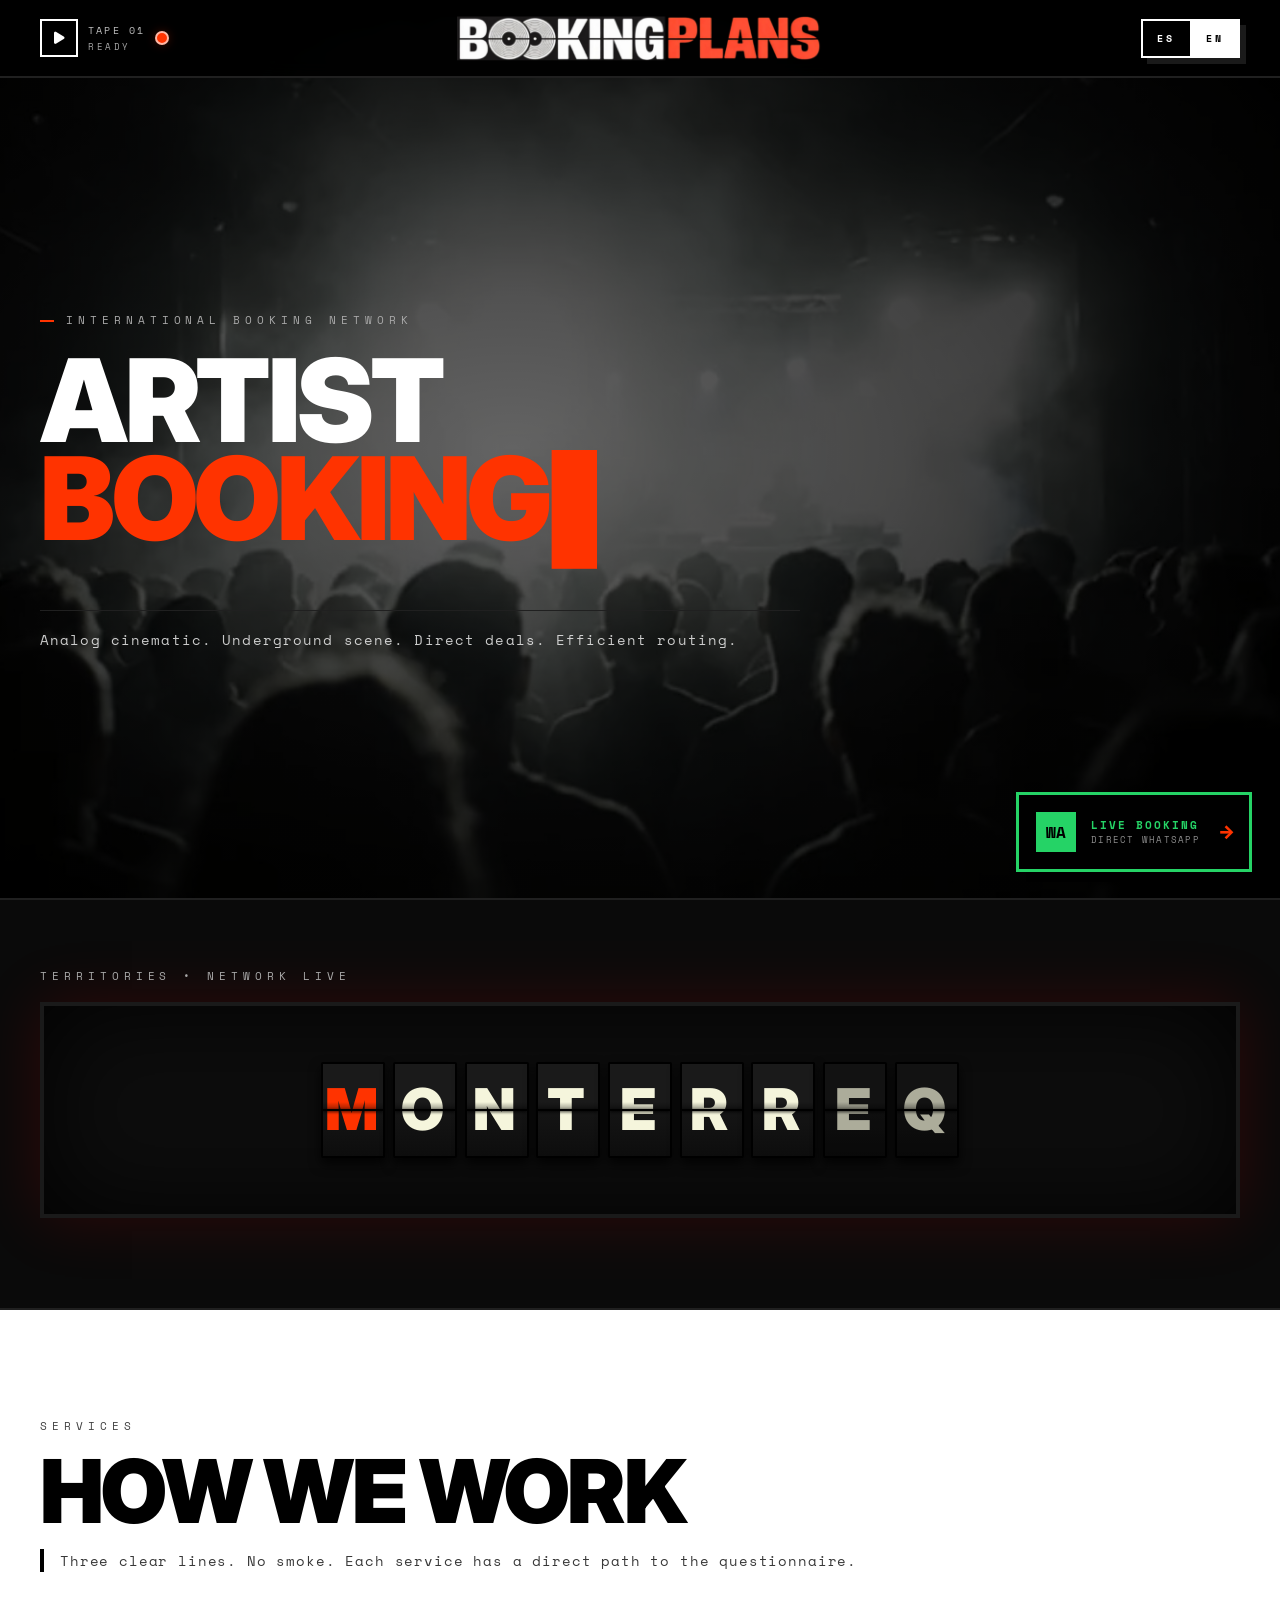
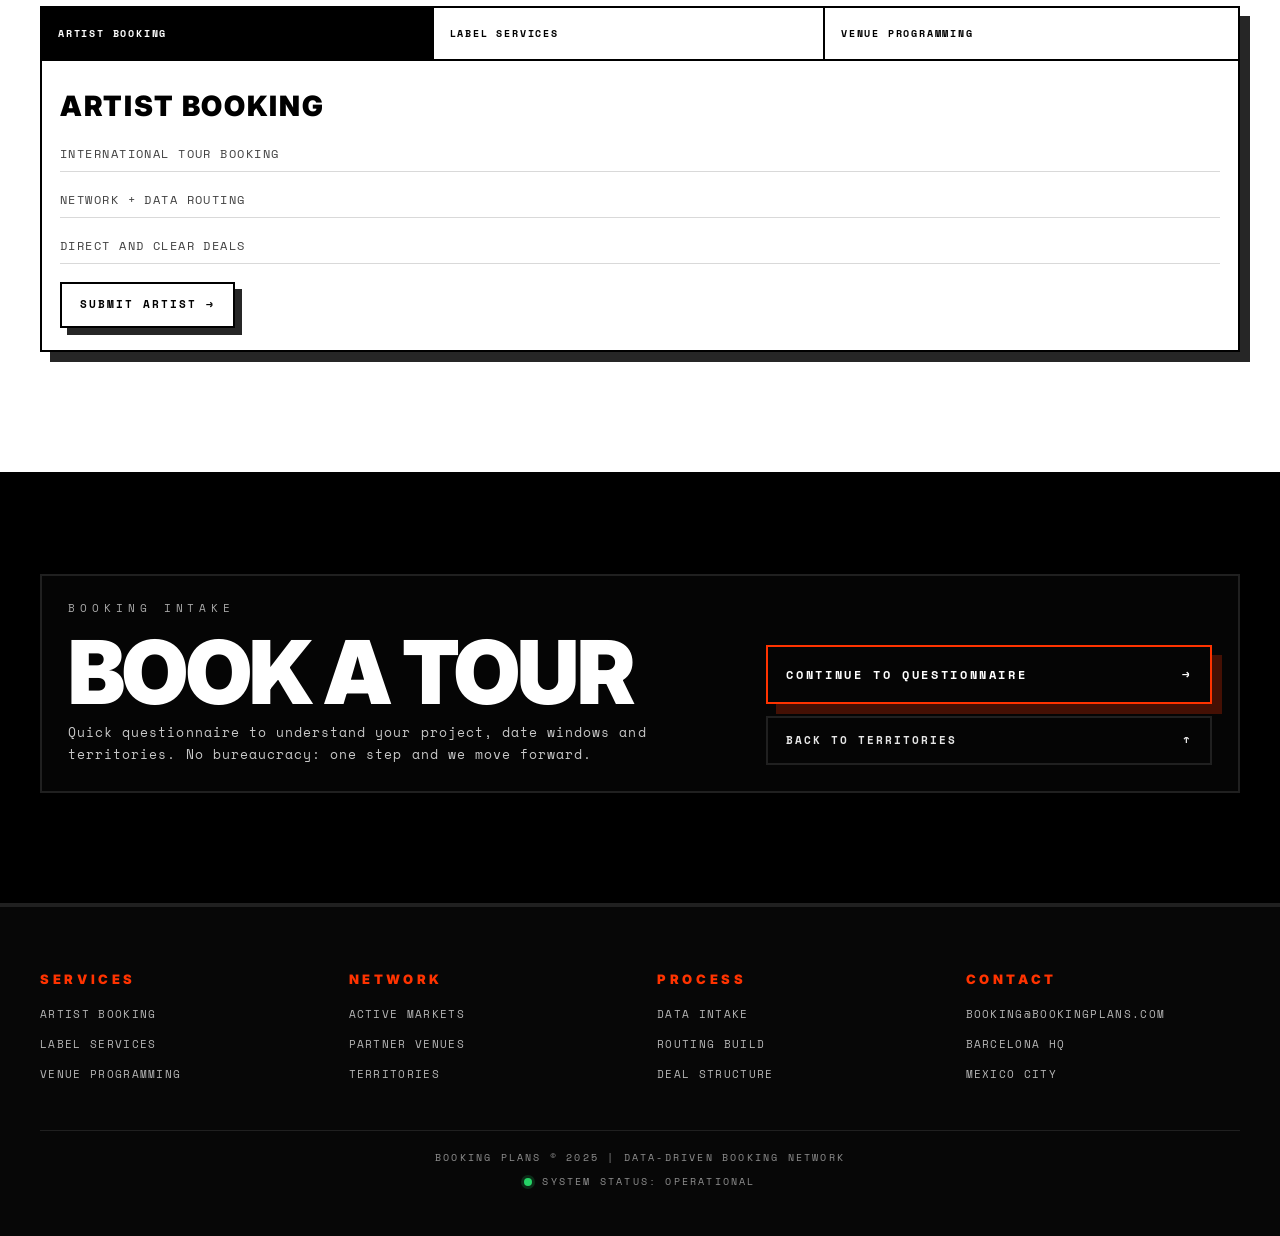
==== index.html @ f467ba6a "Update index.html ESPAÑOLIZADO!!" ====
<!DOCTYPE html>
<html lang="es">
<head>
  <meta charset="UTF-8" />
  <meta name="viewport" content="width=device-width, initial-scale=1.0" />
  <title>BOOKING PLANS | SISTEMA INTERNACIONAL DE BOOKING</title>
  <meta name="description" content="Sistema de booking analógica. Giras underground. Deals directos." />

  <link rel="preconnect" href="https://fonts.googleapis.com">
  <link rel="preconnect" href="https://fonts.gstatic.com" crossorigin>
  <link href="https://fonts.googleapis.com/css2?family=Space+Mono:wght@400;700&family=Inter:wght@700;800;900&display=swap" rel="stylesheet">
  <link rel="stylesheet" href="https://cdnjs.cloudflare.com/ajax/libs/font-awesome/6.4.0/css/all.min.css" media="print" onload="this.media='all'">

  <link rel="stylesheet" href="styles.css">
</head>

<body>
  <!-- Scroll Progress Bar -->
  <div class="progress-bar" id="scrollProgress"></div>

  <div class="layer">
    <!-- HEADER -->
    <header class="header">
      <div class="header-inner">
        <div class="player-mini" id="bp-player" aria-label="Mini player">
          <button class="pp-btn" id="bp-pp" type="button" aria-label="Play/Pause">
            <i class="fa-solid fa-play" id="bp-pp-icon" aria-hidden="true"></i>
          </button>

          <div class="pp-meta" aria-hidden="true">
            <div class="pp-title">TAPE 01</div>
            <div class="pp-status" id="bp-audio-status">READY</div>
          </div>

          <button class="bp-led" id="bp-led" type="button" aria-label="Theme LED" title="Click to change theme"></button>

          <audio id="bp-audio" preload="none" loop src="audio/track.mp3"></audio>
        </div>

        <a href="#hero" class="logo" aria-label="Booking Plans">
          <img id="bp-logo" class="logo-img" src="assets/logo-orange.png" alt="BOOKING PLANS" />
        </a>

        <div class="header-controls">
          <div class="lang-toggle" role="group" aria-label="Language">
            <button class="lang-btn active" data-lang="es" type="button">ES</button>
            <button class="lang-btn" data-lang="en" type="button">EN</button>
          </div>
        </div>
      </div>
    </header>

    <!-- HERO -->
    <section class="hero" id="hero">
      <div class="hero-video" aria-hidden="true">
        <video
        autoplay
        muted
        loop
        playsinline
        webkit-playsinline
        preload="auto"
        disablepictureinpicture
        poster="video/concierto-poster.jpg"
      >
        <source src="video/concierto-background.mp4" type="video/mp4">
      </video>
     </div>

      <div class="wrap hero-content">
        <div class="tag" data-i18n="hero.tag">SISTEMA INTERNACIONAL DE BOOKING</div>

        <h1 class="hero-title">
          ARTIST<br>
          <span class="live" id="typing-text">BOOKING</span>
        </h1>

        <p class="hero-sub" data-i18n="hero.sub">
          Sistema de booking y touring: tu sonido, decisiones con datos, salas verificadas. Solo deals claros.
        </p>
      </div>
    </section>

    <!-- TERRITORIES - SPLIT-FLAP -->
    <section class="territories" id="territories">
      <div class="wrap">
        <div class="section-label" data-i18n="territories.live_label">TERRITORIOS • RED ACTIVA</div>

        <div class="splitflap-wrap" aria-label="Territories city board">
          <div class="splitflap-row" id="city-row"></div>
        </div>
      </div>
    </section>

    <!-- SERVICES -->
    <section class="services" id="services">
      <div class="wrap">
        <div class="section-label" data-i18n="services.label">SERVICIOS</div>
        <h2 data-i18n="services.heading">¿CÓMO TRABAJAMOS?</h2>
        <p class="sub" data-i18n="services.sub">
          Elige un servicio y envía tu info. Respondemos con ruta y propuesta.
        </p>

        <div class="tabs" id="services-tabs">
          <div class="tablist" role="tablist" aria-label="Services tabs">
            <button class="tab" role="tab" aria-selected="true" aria-controls="panel-booking" id="tab-booking" type="button"
              data-i18n="services.tab_artist">BOOKING DE ARTISTAS</button>

            <button class="tab" role="tab" aria-selected="false" aria-controls="panel-label" id="tab-label" type="button"
              data-i18n="services.tab_label">SERVICIOS PARA INDUSTRIA</button>

            <button class="tab" role="tab" aria-selected="false" aria-controls="panel-venue" id="tab-venue" type="button"
              data-i18n="services.tab_venue">PROGRAMACIÓN DE SALAS</button>
          </div>

          <div class="tabpanel active" role="tabpanel" id="panel-booking" aria-labelledby="tab-booking">
            <div class="service-title" data-i18n="services.artist.title">BOOKING DE ARTISTAS</div>
            <ul class="service-points">
              <li data-i18n="services.artist.point1">Fechas internacionales</li>
              <li data-i18n="services.artist.point2">Ruta por red + datos</li>
              <li data-i18n="services.artist.point3">Deals directos y claros</li>
            </ul>
            <a class="mini-cta" href="book-a-tour.html?service=artist" data-i18n="services.artist.cta">ENVIAR ARTISTA →</a>
          </div>

          <div class="tabpanel" role="tabpanel" id="panel-label" aria-labelledby="tab-label">
            <div class="service-title" data-i18n="services.label_service.title">SERVICIOS PARA INDUSTRIA</div>
            <ul class="service-points">
              <li data-i18n="services.label_service.point1">Inversión por mercado: objetivos, ventanas y presupuesto.</li>
              <li data-i18n="services.label_service.point2">Plan de territorio con datos: dónde entrar, con quién y cuándo.</li>
              <li data-i18n="services.label_service.point3">Ejecución en vivo para subir demanda y escucha.</li>
            </ul>
            <a class="mini-cta" href="book-a-tour.html?service=label" data-i18n="services.label_service.cta">PEDIR PROPUESTA →</a>
          </div>

          <div class="tabpanel" role="tabpanel" id="panel-venue" aria-labelledby="tab-venue">
            <div class="service-title" data-i18n="services.venue.title">PROGRAMACIÓN DE SALAS</div>
            <ul class="service-points">
              <li data-i18n="services.venue.point1">Curaduría por escena</li>
              <li data-i18n="services.venue.point2">Fechas listas para ruta: propuesta, hold y confirmación.</li>
              <li data-i18n="services.venue.point3">Solo deals claros.</li>
            </ul>
            <a class="mini-cta" href="book-a-tour.html?service=venue" data-i18n="services.venue.cta">PROPONER FECHAS →</a>
          </div>
        </div>
      </div>
    </section>

    <!-- BOOK A TOUR -->
    <section class="book" id="book-a-tour">
      <div class="wrap">
        <div class="book-grid">
          <div>
            <div class="section-label" data-i18n="book.section_label">ENTRADA DE DATOS</div>
            <h2 data-i18n="book.title">ARMA TU GIRA</h2>
            <p data-i18n="book.lead">Cuestionario rápido para entender tu proyecto, ventanas de fechas y territorios. Sin burocracia: un paso y seguimos.</p>
          </div>

          <div class="book-actions">
            <a class="cta-primary" href="book-a-tour.html">
              <span data-i18n="book.cta_continue">IR AL FORMULARIO</span> <span aria-hidden="true">→</span>
            </a>
            <a class="cta-secondary" href="#territories">
              <span data-i18n="book.cta_back_territories">REGRESAR A TERRITORIOS</span> <span aria-hidden="true">↑</span>
            </a>
          </div>
        </div>
      </div>
    </section>

    <!-- FOOTER -->
    <footer>
      <div class="wrap">
        <div class="footer-grid">
          <div class="f-col">
            <h3 data-i18n="footer.services.title">SERVICIOS</h3>
            <ul>
              <li><a href="#services" data-i18n="footer.services.artist">Booking de Artistas</a></li>
              <li><a href="#services" data-i18n="footer.services.label">Servicio para Industria</a></li>
              <li><a href="#services" data-i18n="footer.services.venue">Programación en Salas</a></li>
            </ul>
          </div>

          <div class="f-col">
            <h3 data-i18n="footer.network.title">RED</h3>
            <ul>
              <li><a href="#hero" data-i18n="footer.network.markets">Rutas Activas</a></li>
              <li><a href="#hero" data-i18n="footer.network.venues">Salas Verificadas</a></li>
              <li><a href="#territories" data-i18n="footer.network.territories">Territorios</a></li>
            </ul>
          </div>

          <div class="f-col">
            <h3 data-i18n="footer.process.title">PROCESO</h3>
            <ul>
              <li><a href="#services" data-i18n="footer.process.intake">Entrada de Datos</a></li>
              <li><a href="#services" data-i18n="footer.process.routing">Diseño de Negocio</a></li>
              <li><a href="#services" data-i18n="footer.process.deals">Ejecución en Directo</a></li>
            </ul>
          </div>

          <div class="f-col">
            <h3 data-i18n="footer.contact.title">CONTACTO</h3>
            <ul>
              <li><a href="mailto:booking@bookingplans.com">booking@bookingplans.com</a></li>
              <li><a href="#" data-i18n="footer.contact.barcelona">Barcelona</a></li>
              <li><a href="#" data-i18n="footer.contact.mexico">Ciudad de México</a></li>
            </ul>
          </div>
        </div>

        <div class="footer-lang" aria-label="Language">
          <div class="lang-toggle" role="group" aria-label="Language">
            <button class="lang-btn active" data-lang="es" type="button">ES</button>
            <button class="lang-btn" data-lang="en" type="button">EN</button>
          </div>
        </div>

        <div class="footer-bottom">
          <div data-i18n="footer.copyright">BOOKING PLANS © 2025 | DATA-DRIVEN BOOKING SYSTEM</div>
          <div class="status" style="margin-top:6px;">
            <span class="dot" aria-hidden="true"></span>
            <span data-i18n="footer.status">SYSTEM STATUS: OPERATIONAL</span>
          </div>
        </div>
      </div>
    </footer>

    <!-- WhatsApp -->
    <a class="wa-float"
       href="https://wa.me/5512478139?text=Hi%20BOOKING%20PLANS,%20I%20want%20to%20book%20a%20tour"
       target="_blank" rel="noopener"
       aria-label="Direct WhatsApp">
      <div class="wa-box">
        <div class="wa-icon">WA</div>
        <div class="wa-text">
          <div class="wa-title">LIVE BOOKING</div>
          <div class="wa-sub">DIRECT WHATSAPP</div>
        </div>
        <div class="wa-arrow" aria-hidden="true">→</div>
      </div>
    </a>

    <!-- Back to Top (NUEVO) -->
    <a href="#hero" class="top-float" aria-label="Back to top">
      <div class="top-box">↑</div>
    </a>
  </div>

  <script src="i18n.js"></script>
  <script src="script.js"></script>
</body>
</html>
---- styles.css ----
:root{
  --black:#000;
  --white:#fff;
  --ink:#0b0b0b;
  --panel:#101217;
  --line:#202020;
  --muted:#a9a9a9;

  --accent:#ff3300;
  --accent-shadow: rgba(255,51,0,0.25);

  --wa:#25D366;

  --mono:'Space Mono', monospace;
  --sans:'Inter', -apple-system, system-ui, Segoe UI, Roboto, Arial, sans-serif;

  --max: 1400px;
  --pad: 40px;
}

*{margin:0;padding:0;box-sizing:border-box;}
html{scroll-behavior:smooth; overflow-x:hidden;}
body{
  background:var(--black);
  color:var(--white);
  font-family:var(--sans);
  line-height:1.25;
  overflow-x:hidden;
}
::selection{background:var(--accent); color:var(--black);}

body::before{
  content:"";
  position:fixed; inset:0;
  pointer-events:none;
  z-index:0;
  opacity:0.06;
  background-image:url("data:image/svg+xml,%3Csvg viewBox='0 0 200 200' xmlns='http://www.w3.org/2000/svg'%3E%3Cfilter id='n'%3E%3CfeTurbulence type='fractalNoise' baseFrequency='0.75' numOctaves='2' stitchTiles='stitch'/%3E%3C/filter%3E%3Crect width='100%25' height='100%25' filter='url(%23n)'/%3E%3C/svg%3E");
}
body::after{
  content:"";
  position:fixed; inset:0;
  pointer-events:none;
  z-index:0;
  opacity:0.05;
  background:linear-gradient(to bottom, transparent 50%, rgba(255,255,255,0.04) 50%);
  background-size:100% 4px;
  animation:scan 0.9s linear infinite;
}
@keyframes scan{to{transform:translateY(4px)}}

.layer{position:relative; z-index:1;}

.progress-bar{
  position:fixed;
  top:0;
  left:0;
  height:3px;
  background:var(--accent);
  z-index:9999;
  transform-origin:left;
  transform:scaleX(0);
  transition:transform 0.1s ease-out;
}

.header{
  position:fixed; top:0; left:0; right:0;
  z-index:2000;
  background:rgba(0,0,0,0.92);
  border-bottom:2px solid var(--line);
  backdrop-filter:blur(10px);
}
.header-inner{
  max-width:1600px;
  margin:0 auto;
  padding:14px var(--pad);
  display:grid;
  grid-template-columns: 1fr auto 1fr;
  align-items:center;
  gap:18px;
}

.player-mini{
  display:flex;
  align-items:center;
  gap:10px;
  justify-self:start;
}
.pp-btn{
  width:38px;
  height:38px;
  border:2px solid var(--white);
  background:transparent;
  color:var(--white);
  display:flex;
  align-items:center;
  justify-content:center;
  cursor:pointer;
  transition:transform 0.15s ease, border-color 0.15s ease;
}
.pp-btn:hover{
  transform:scale(1.05);
  border-color:var(--accent);
}
.pp-btn:disabled{
  opacity:0.5;
  cursor:not-allowed;
}

#bp-pp-icon{ font-size:14px; line-height:1; }

.pp-meta{ display:flex; flex-direction:column; line-height:1; }
.pp-title{
  font-family:var(--mono);
  font-size:10px;
  letter-spacing:0.22em;
  color:rgba(255,255,255,0.75);
  text-transform:uppercase;
}
.pp-status{
  margin-top:6px;
  font-family:var(--mono);
  font-size:9px;
  letter-spacing:0.28em;
  color:rgba(255,255,255,0.65);
  text-transform:uppercase;
}
.bp-led{
  width:14px;
  height:14px;
  border-radius:999px;
  border:2px solid rgba(255,255,255,0.65);
  background:var(--accent);
  box-shadow:0 0 10px var(--accent-shadow);
  cursor:pointer;
  transition:transform 0.2s ease;
}
.bp-led:hover{
  transform:scale(1.2);
}
.player-mini.is-playing .bp-led{ animation:bpBlink 0.7s steps(2,end) infinite; }
@keyframes bpBlink{ 50%{ opacity:0.25; } }

@media (max-width: 620px){
  .pp-meta{ display:none; }
  .pp-btn{ width:36px; height:36px; }
}

.logo{
  text-decoration:none;
  position:relative;
  text-align:center;
  white-space:nowrap;
  padding:0;
  display:flex;
  align-items:center;
  justify-content:center;
}
.logo::before,.logo::after{ display:none; }

.logo-img{
  height:48px;
  width:auto;
  display:block;
  transition:transform 0.3s ease;
}
.logo:hover .logo-img{
  transform:scale(1.05);
}

.header-controls{
  justify-self:end;
  display:flex;
  align-items:center;
  gap:10px;
}

.lang-toggle{
  display:flex;
  border:2px solid var(--white);
  background:transparent;
  box-shadow:6px 6px 0 rgba(255,255,255,0.10);
  transition:box-shadow 0.15s ease;
}
.lang-toggle:hover{
  box-shadow:3px 3px 0 rgba(255,255,255,0.10);
}
.lang-btn{
  border:0;
  background:transparent;
  color:var(--white);
  padding:10px 14px;
  font-family:var(--mono);
  font-size:10px;
  letter-spacing:0.32em;
  font-weight:800;
  text-transform:uppercase;
  cursor:pointer;
  border-right:2px solid var(--white);
  transition:background 0.2s ease, color 0.2s ease;
}
.lang-btn:last-child{border-right:none;}
.lang-btn.active{
  background:var(--white);
  color:var(--black);
}
.lang-btn:focus{
  outline:3px solid var(--accent);
  outline-offset:-3px;
}

section{
  width:100%;
  opacity:0;
  transform:translateY(30px);
  transition:opacity 0.6s ease, transform 0.6s ease;
}
section.visible{
  opacity:1;
  transform:translateY(0);
}
.wrap{
  max-width:var(--max);
  margin:0 auto;
  padding:0 var(--pad);
}

.hero{
  min-height:100vh;
  padding-top:120px;
  padding-bottom:60px;
  position:relative;
  display:flex;
  align-items:center;
  border-bottom:2px solid var(--line);
  overflow:hidden;
  opacity:1 !important;
  transform:translateY(0) !important;
}
.hero-video{
  position:absolute; inset:0;
  z-index:0;
  background:#000;
}
.hero-video video{
  position:absolute;
  top:50%; left:50%;
  transform:translate(-50%,-50%);
  min-width:100%;
  min-height:100%;
  width:auto;
  height:auto;
  filter: grayscale(60%) contrast(105%) brightness(65%);
}
.hero-video::after{
  content:"";
  position:absolute; inset:0;
  background:radial-gradient(
    ellipse at 40% 50%, 
    rgba(0,0,0,0.4) 0%, 
    rgba(0,0,0,0.85) 100%
  );
}
.hero-content{
  position:relative; z-index:1;
  width:100%;
}
.tag{
  font-family:var(--mono);
  font-size:11px;
  letter-spacing:0.45em;
  text-transform:uppercase;
  color:var(--muted);
  margin-bottom:24px;
  display:inline-flex;
  align-items:center;
  gap:12px;
}
.tag::before{
  content:"";
  width:14px; height:2px;
  background:var(--accent);
  display:inline-block;
}
.hero-title{
  font-weight:900;
  text-transform:uppercase;
  letter-spacing:-0.03em;
  line-height:0.85;
  font-size: clamp(54px, 9vw, 140px);
  margin-bottom:22px;
}
.hero-title .live{
  display:block;
  color:var(--accent);
  height:1.2em;
  overflow:hidden;
  position:relative;
}
.hero-title .live::after{
  content:'▌';
  animation:blink 0.7s steps(2) infinite;
  margin-left:4px;
  display:inline-block;
}
@keyframes blink{
  50%{ opacity:0; }
}

.hero-sub{
  max-width:760px;
  font-family:var(--mono);
  color:rgba(255,255,255,0.78);
  border-top:1px solid var(--line);
  padding-top:18px;
  letter-spacing:0.08em;
  line-height:1.6;
  font-size:14px;
}

/* ===== SPLIT-FLAP RETRO (ESTILO TU IMAGEN) ===== */
.territories{
  padding:70px 0 90px;
  border-bottom:2px solid var(--line);
  background:#0a0a0a;
}
.section-label{
  font-family:var(--mono);
  font-size:11px;
  letter-spacing:0.45em;
  color:var(--muted);
  text-transform:uppercase;
  margin-bottom:18px;
}

.splitflap-wrap{
  background:#0d0d0d;
  border:4px solid #1a1a1a;
  border-radius:0;
  padding:clamp(32px, 5vw, 56px) clamp(16px, 3vw, 28px);
  box-shadow:inset 0 0 100px rgba(0,0,0,0.9), 0 0 60px rgba(255,0,0,0.15);
  display:flex;
  justify-content:center;
  align-items:center;
}

.splitflap-row{
  display:flex;
  flex-wrap:wrap;
  gap:clamp(3px, 0.6vw, 10px);
  justify-content:center;
  perspective:2000px;
}

/* CELDA INDIVIDUAL - AUMENTADA */
.cell{
  position:relative;
  width:clamp(42px, 5vw, 90px);
  height:clamp(64px, 7.5vw, 140px);
  background:#1a1a1a;
  border:2px solid #000;
  border-radius:2px;
  overflow:hidden;
  box-shadow:inset 0 2px 8px rgba(0,0,0,0.9), 0 6px 12px rgba(0,0,0,0.8);
  transition:filter 0.15s ease;
}

.cell.flipping{
  filter:brightness(0.7);
}

/* MITAD SUPERIOR */
.cell-top{
  position:absolute;
  top:0; left:0; right:0;
  height:50%;
  overflow:hidden;
  background:#1a1a1a;
}

.cell-char-top{
  position:absolute;
  top:0; left:0; right:0;
  height:200%;
  display:flex;
  align-items:center;
  justify-content:center;
  font-family:'Inter', sans-serif;
  font-weight:900;
  font-size:clamp(32px, 4.5vw, 82px);
  color:#f5f5dc;
  text-transform:uppercase;
  letter-spacing:0.08em;
  line-height:1;
}

/* LÍNEA DIVISORIA - MUY VISIBLE */
.cell-divider{
  position:absolute;
  top:calc(50% - 1px);
  left:0; right:0;
  height:2px;
  background:#000;
  box-shadow:0 1px 3px rgba(0,0,0,0.9);
  z-index:20;
}

/* MITAD INFERIOR */
.cell-bottom{
  position:absolute;
  bottom:0; left:0; right:0;
  height:50%;
  overflow:hidden;
  background:linear-gradient(to bottom, #151515, #0d0d0d);
}

.cell-char-bottom{
  position:absolute;
  bottom:0; left:0; right:0;
  height:200%;
  display:flex;
  align-items:center;
  justify-content:center;
  font-family:'Inter', sans-serif;
  font-weight:900;
  font-size:clamp(32px, 4.5vw, 82px);
  color:#f5f5dc;
  text-transform:uppercase;
  letter-spacing:0.08em;
  line-height:1;
}

/* SOMBRA SOBRE LA LÍNEA */
.cell-shadow{
  position:absolute;
  top:50%;
  left:0; right:0;
  height:8px;
  background:linear-gradient(to bottom, transparent, rgba(0,0,0,0.4));
  z-index:5;
  transform:translateY(-8px);
}

/* HIGHLIGHT PRIMERA LETRA */
.cell.highlight .cell-char-top,
.cell.highlight .cell-char-bottom{
  color:var(--accent);
}

/* SEPARADOR (espacios) */
.cell.separator{
  width:clamp(8px, 1.5vw, 24px);
  background:transparent;
  border:none;
  box-shadow:none;
}

/* SERVICES */
.services{
  padding:110px 0 120px;
  background:var(--white);
  color:var(--black);
  border-bottom:2px solid var(--black);
}
.services .section-label{color:rgba(0,0,0,0.75);}
.services h2{
  font-size: clamp(44px, 7vw, 88px);
  font-weight:900;
  text-transform:uppercase;
  letter-spacing:-0.03em;
  line-height:0.9;
  margin-bottom:18px;
}
.services .sub{
  max-width:820px;
  font-family:var(--mono);
  color:rgba(0,0,0,0.78);
  border-left:4px solid var(--black);
  padding-left:16px;
  letter-spacing:0.06em;
  line-height:1.65;
  font-size:14px;
  margin-bottom:34px;
}

.tabs{
  border:2px solid var(--black);
  box-shadow:10px 10px 0 rgba(0,0,0,0.85);
  background:var(--white);
  transition:box-shadow 0.2s ease;
}
.tabs:hover{
  box-shadow:6px 6px 0 rgba(0,0,0,0.85);
}
.tablist{
  display:flex;
  gap:0;
  border-bottom:2px solid var(--black);
  flex-wrap:wrap;
  position:relative;
}
.tablist::after{
  content:'';
  position:absolute;
  bottom:-2px;
  left:0;
  height:4px;
  background:var(--black);
  transition:left 0.3s ease, width 0.3s ease;
  z-index:1;
}
.tab{
  flex:1 1 auto;
  min-width:240px;
  padding:18px 16px;
  border:0;
  border-right:2px solid var(--black);
  background:var(--white);
  cursor:pointer;
  font-family:var(--mono);
  font-weight:800;
  letter-spacing:0.18em;
  text-transform:uppercase;
  font-size:10px;
  text-align:left;
  transition:background 0.2s ease, color 0.2s ease;
}
.tab:last-child{border-right:none;}
.tab[aria-selected="true"]{
  background:var(--black);
  color:var(--white);
}
.tab:focus{
  outline:3px solid var(--accent);
  outline-offset:-3px;
}
.tabpanel{
  padding:28px 18px 22px;
  display:none;
}
.tabpanel.active{display:block;}
.service-title{
  font-size:28px;
  font-weight:900;
  text-transform:uppercase;
  letter-spacing:0.06em;
  margin-bottom:12px;
}
.service-points{
  list-style:none;
  margin:0 0 18px 0;
  padding:0;
  display:grid;
  grid-template-columns: 1fr;
  gap:10px;
  font-family:var(--mono);
  font-size:12px;
  letter-spacing:0.12em;
  text-transform:uppercase;
  color:rgba(0,0,0,0.75);
}
.service-points li{
  padding:10px 0;
  border-bottom:1px solid rgba(0,0,0,0.15);
  opacity:0;
  animation:fadeInUp 0.4s ease forwards;
}
.service-points li:nth-child(1){ animation-delay:0.1s; }
.service-points li:nth-child(2){ animation-delay:0.2s; }
.service-points li:nth-child(3){ animation-delay:0.3s; }

@keyframes fadeInUp{
  from{
    opacity:0;
    transform:translateY(10px);
  }
  to{
    opacity:1;
    transform:translateY(0);
  }
}

.mini-cta{
  display:inline-flex;
  align-items:center;
  gap:10px;
  text-decoration:none;
  padding:14px 18px;
  border:2px solid var(--black);
  color:var(--black);
  background:var(--white);
  font-family:var(--mono);
  font-weight:900;
  font-size:11px;
  letter-spacing:0.18em;
  text-transform:uppercase;
  box-shadow:7px 7px 0 rgba(0,0,0,0.85);
  transition:transform 0.15s ease, box-shadow 0.15s ease;
}
.mini-cta:hover{
  transform:translate(4px,4px);
  box-shadow:3px 3px 0 rgba(0,0,0,0.85);
}

.book{
  padding:100px 0 110px;
  background:var(--black);
  border-bottom:2px solid var(--line);
}
#book-a-tour{ scroll-margin-top: 120px; }

.book-grid{
  display:grid;
  grid-template-columns: 1.2fr 0.8fr;
  gap:30px;
  align-items:end;
  border:2px solid var(--line);
  padding:26px;
  background:rgba(255,255,255,0.02);
  transition:transform 0.2s ease, box-shadow 0.2s ease;
}
.book-grid:hover{
  transform:translateY(-4px);
  box-shadow:0 8px 24px rgba(255,51,0,0.15);
}
.book h2{
  font-size: clamp(44px, 7vw, 88px);
  font-weight:900;
  text-transform:uppercase;
  letter-spacing:-0.03em;
  line-height:0.9;
  margin-bottom:10px;
}
.book p{
  font-family:var(--mono);
  color:rgba(255,255,255,0.78);
  letter-spacing:0.08em;
  line-height:1.65;
  font-size:13px;
  max-width:720px;
}
.book-actions{
  display:flex;
  flex-direction:column;
  gap:12px;
  align-items:stretch;
}
.cta-primary{
  display:inline-flex;
  justify-content:space-between;
  align-items:center;
  gap:12px;
  padding:20px 18px;
  border:2px solid var(--accent);
  background:transparent;
  color:var(--white);
  text-decoration:none;
  font-family:var(--mono);
  font-weight:900;
  font-size:12px;
  letter-spacing:0.22em;
  text-transform:uppercase;
  box-shadow: 10px 10px 0 var(--accent-shadow);
  transition:transform 0.15s ease, box-shadow 0.15s ease;
}
.cta-primary:hover{
  transform:translate(4px,4px);
  box-shadow: 4px 4px 0 var(--accent-shadow);
}
.cta-secondary{
  display:inline-flex;
  justify-content:space-between;
  align-items:center;
  gap:12px;
  padding:16px 18px;
  border:2px solid var(--line);
  background:transparent;
  color:rgba(255,255,255,0.9);
  text-decoration:none;
  font-family:var(--mono);
  font-weight:800;
  font-size:11px;
  letter-spacing:0.18em;
  text-transform:uppercase;
  transition:border-color 0.2s ease;
}
.cta-secondary:hover{
  border-color:var(--accent);
}

footer{
  padding:64px 0 44px;
  background:#070707;
  border-top:2px solid var(--line);
}
.footer-grid{
  display:grid;
  grid-template-columns: repeat(4, 1fr);
  gap:34px;
}
.f-col h3{
  color:var(--accent);
  font-size:13px;
  letter-spacing:0.28em;
  text-transform:uppercase;
  margin-bottom:14px;
  font-weight:900;
}
.f-col ul{list-style:none;}
.f-col li{margin-bottom:10px;}
.f-col a{
  color:rgba(255,255,255,0.70);
  text-decoration:none;
  font-family:var(--mono);
  font-size:11px;
  letter-spacing:0.12em;
  text-transform:uppercase;
  position:relative;
  display:inline-block;
}
.f-col a::after{
  content:'';
  position:absolute;
  bottom:-2px;
  left:0;
  width:0;
  height:2px;
  background:var(--accent);
  transition:width 0.3s ease;
}
.f-col a:hover{color:var(--white);}
.f-col a:hover::after{width:100%;}

.footer-lang{
  display:none;
  margin-top:22px;
  justify-content:center;
}

.footer-bottom{
  margin-top:38px;
  padding-top:18px;
  border-top:1px solid var(--line);
  text-align:center;
  font-family:var(--mono);
  font-size:10px;
  letter-spacing:0.22em;
  text-transform:uppercase;
  color:rgba(255,255,255,0.55);
  line-height:1.8;
}
.status{
  display:inline-flex;
  align-items:center;
  gap:10px;
  justify-content:center;
}
.dot{
  width:8px;height:8px;border-radius:50%;
  background:var(--wa);
  box-shadow:0 0 0 3px rgba(37,211,102,0.18);
  animation:pulse 2s ease-in-out infinite;
}
@keyframes pulse{
  0%, 100%{ box-shadow:0 0 0 3px rgba(37,211,102,0.18); }
  50%{ box-shadow:0 0 0 8px rgba(37,211,102,0.08); }
}

.wa-float{
  position:fixed;
  bottom:28px;
  right:28px;
  z-index:3000;
  text-decoration:none;
}
.wa-box{
  display:flex;
  align-items:center;
  gap:12px;
  padding:14px 14px;
  border:3px solid var(--wa);
  background:var(--black);
  box-shadow: 10px 10px 0 rgba(0,0,0,0.7);
  transition: transform 0.15s ease, box-shadow 0.15s ease, border-color 0.15s ease;
  min-width: 210px;
}
.wa-box:hover{
  transform:translate(4px,4px);
  box-shadow: 4px 4px 0 rgba(0,0,0,0.7);
  border-color: var(--accent);
}
.wa-icon{
  width:46px;height:46px;
  display:flex;align-items:center;justify-content:center;
  background:var(--wa);
  color:var(--black);
  border:3px solid var(--black);
  font-weight:900;
  font-family:var(--mono);
  font-size:16px;
}
.wa-text{
  flex:1;
  min-width:0;
}
.wa-title{
  color:var(--wa);
  font-family:var(--mono);
  font-weight:900;
  letter-spacing:0.18em;
  text-transform:uppercase;
  font-size:11px;
  margin-bottom:2px;
  white-space:nowrap;
  overflow:hidden;
  text-overflow:ellipsis;
}
.wa-sub{
  color:rgba(255,255,255,0.55);
  font-family:var(--mono);
  letter-spacing:0.14em;
  text-transform:uppercase;
  font-size:9px;
}
.wa-arrow{
  color:var(--accent);
  font-weight:900;
  font-size:18px;
  margin-left:6px;
}

@media (max-width: 992px){
  :root{ --pad: 18px; }

  .header-inner{
    grid-template-columns: 2fr 1fr;
    align-items: center;
    text-align: left;
  }

  .player-mini{ justify-self: end; }
  .logo{ justify-self: start; }
  .logo-img{ height: 38px; }

  .header-controls{ display: none; }
  .footer-lang{ display: flex; }

  .book-grid{ grid-template-columns: 1fr; align-items: start; }
  .footer-grid{ grid-template-columns: repeat(2, 1fr); }
  .wa-box{ min-width: 190px; }
}

@media (max-width: 640px){
  .footer-grid{grid-template-columns:1fr;}
  .tab{min-width: 100%;}
  .wa-float{right:16px; bottom:16px;}
  .wa-box{
    min-width: 60px;
    padding: 12px;
    justify-content:center;
  }
  .wa-text, .wa-arrow{ display:none; }
  .wa-icon{
    width:48px;
    height:48px;
    font-size:20px;
  }

  /* ===== FIX VIDEO MOBILE PLAY OVERLAY ===== */
  .hero-video video{
    pointer-events: none;
  }

  .hero-video video::-webkit-media-controls,
  .hero-video video::-webkit-media-controls-panel,
  .hero-video video::-webkit-media-controls-start-playback-button{
    display: none !important;
    -webkit-appearance: none;
  }
}

/* ===== BACK TO TOP FLOAT ===== */
.top-float{
  position:fixed;
  bottom:28px;
  left:28px;
  z-index:3000;
  text-decoration:none;
  opacity:0;
  pointer-events:none;
  transition:opacity 0.2s ease;
}

.top-float.visible{
  opacity:1;
  pointer-events:auto;
}

.top-box{
  width:56px;
  height:56px;
  display:flex;
  align-items:center;
  justify-content:center;
  border:3px solid var(--accent);
  background:var(--black);
  color:var(--accent);
  font-family:var(--mono);
  font-size:22px;
  font-weight:900;
  box-shadow:10px 10px 0 var(--accent-shadow);
  transition:transform 0.15s ease, box-shadow 0.15s ease;
}

.top-box:hover{
  transform:translate(4px,4px);
  box-shadow:4px 4px 0 var(--accent-shadow);
}

@media (max-width:640px){
  .top-float{
    left:16px;
    bottom:16px;
  }
}
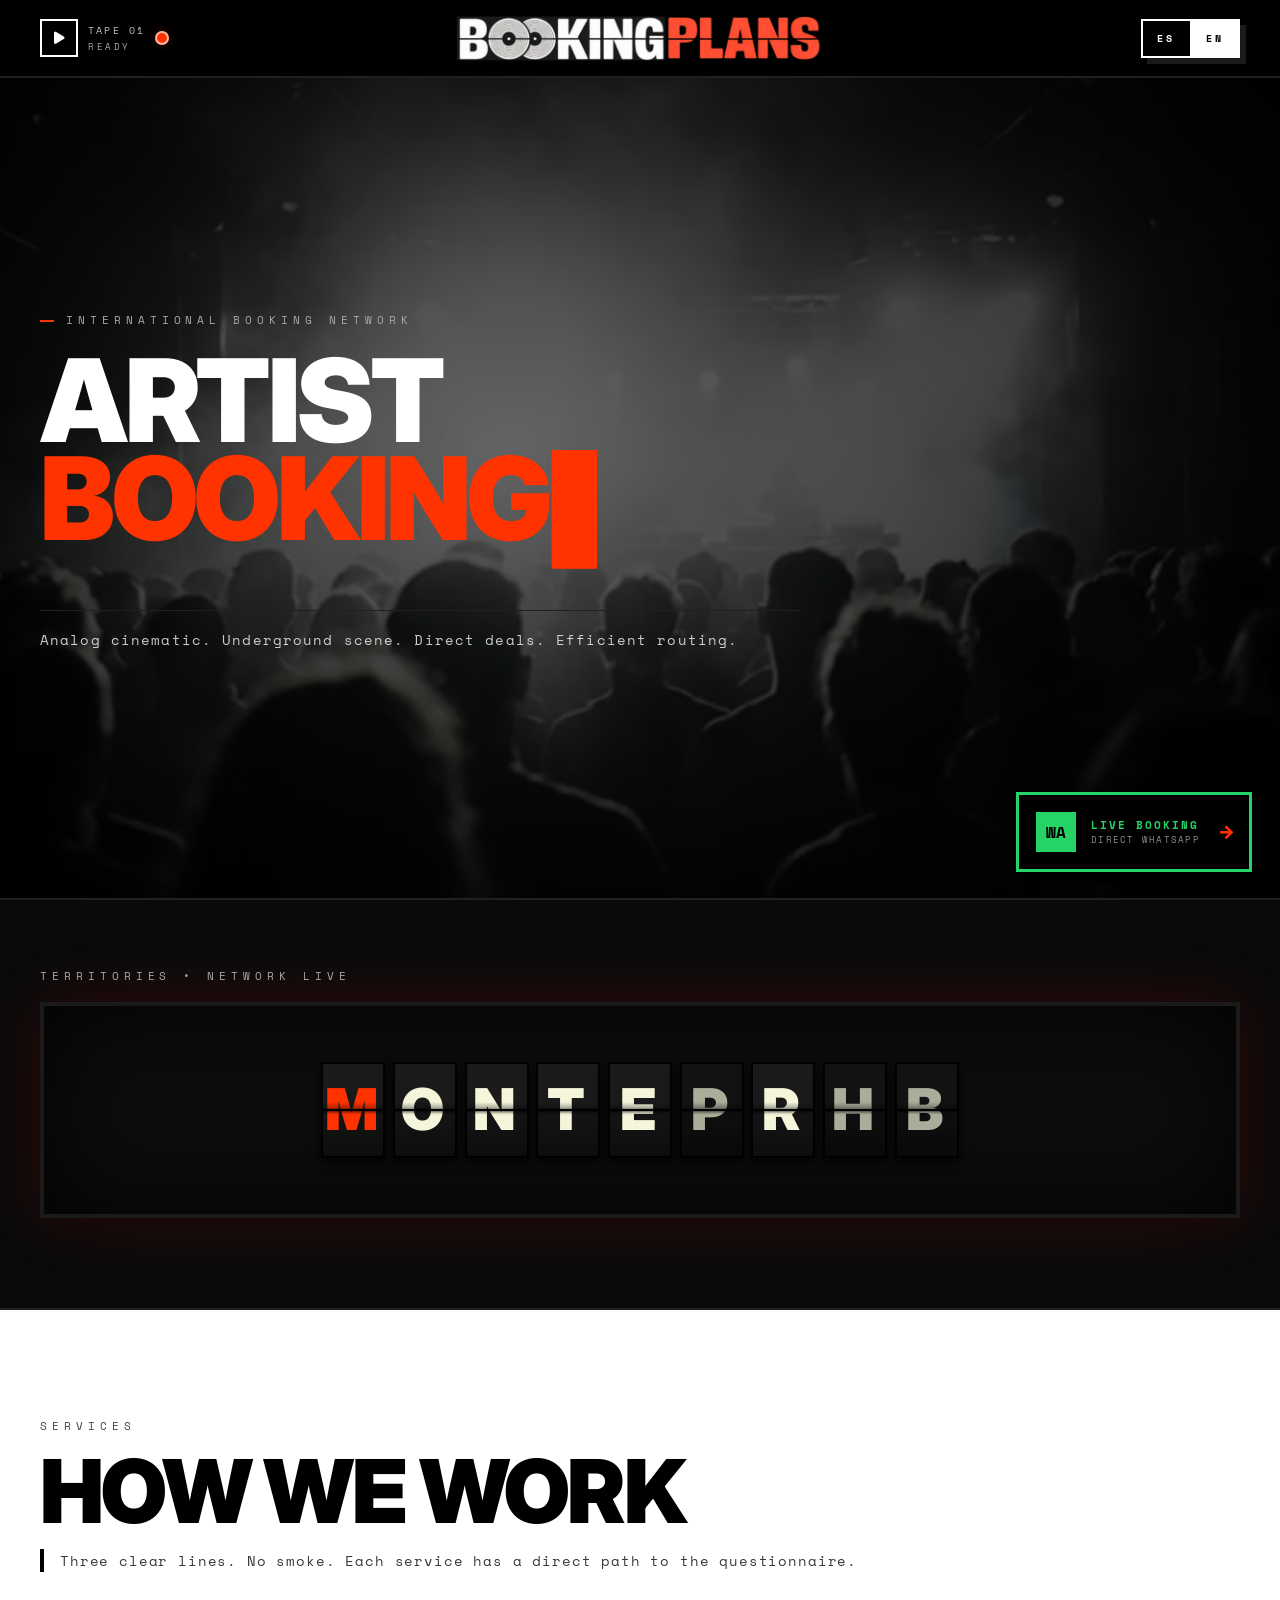
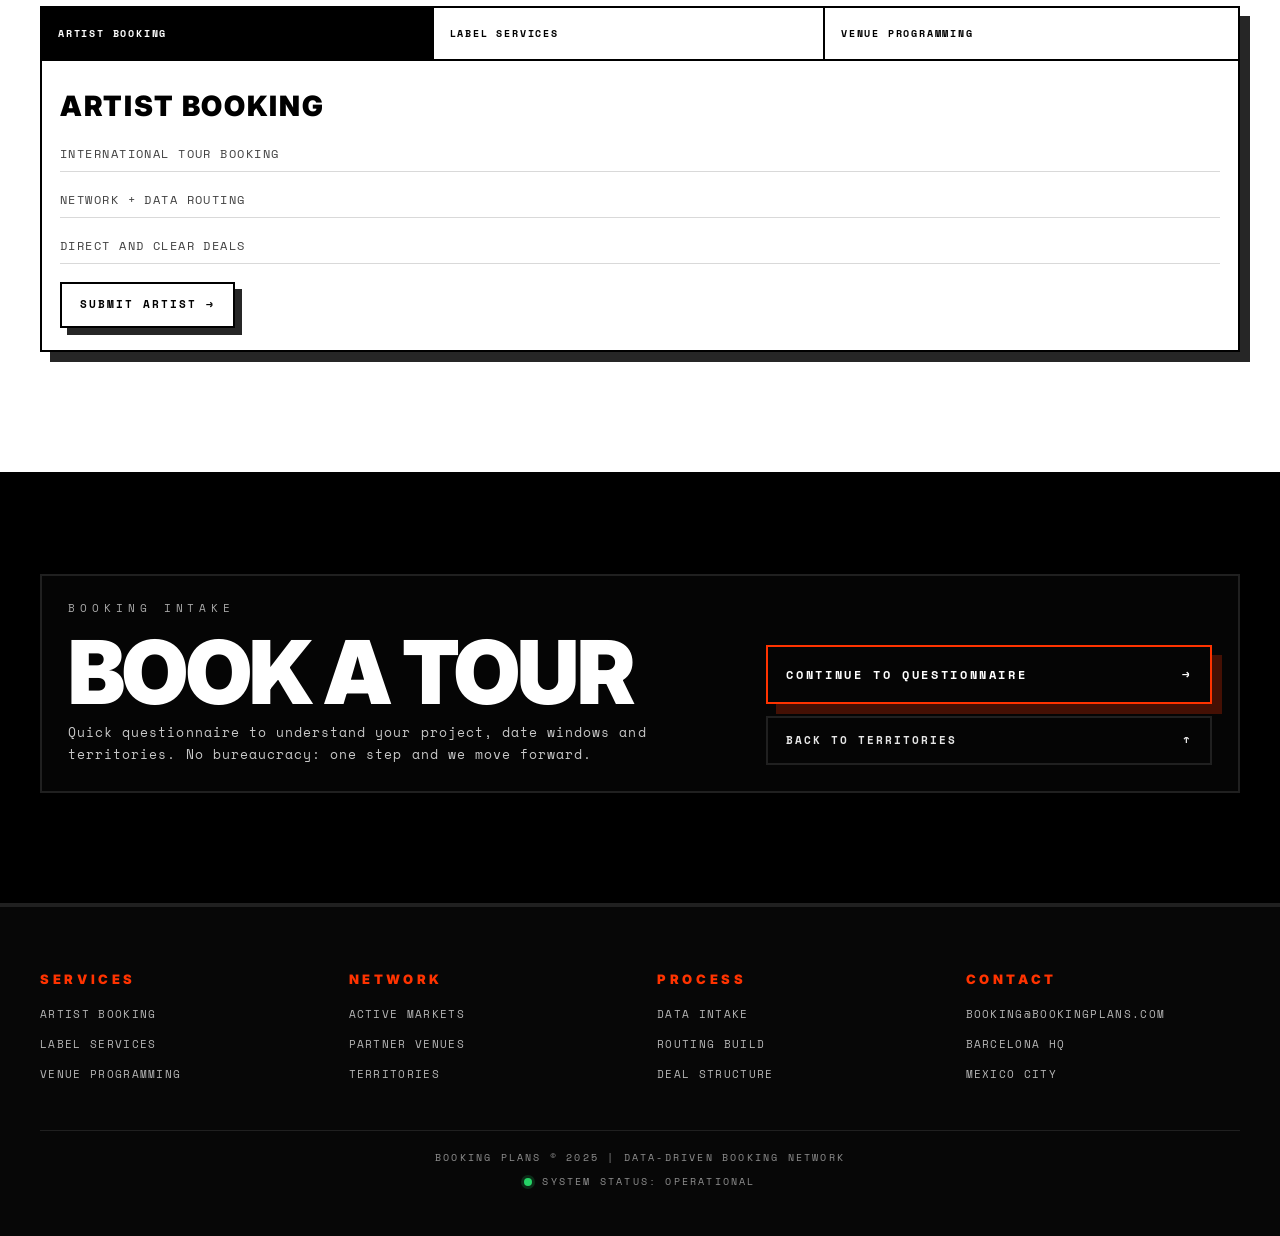
==== commit f90efac6: "Update index.html" ====
--- a/index.html
+++ b/index.html
@@ -117,8 +117,8 @@
             <div class="service-title" data-i18n="services.artist.title">BOOKING DE ARTISTAS</div>
             <ul class="service-points">
               <li data-i18n="services.artist.point1">Fechas internacionales</li>
-              <li data-i18n="services.artist.point2">Ruta por red + datos</li>
-              <li data-i18n="services.artist.point3">Deals directos y claros</li>
+              <li data-i18n="services.artist.point2">Artistas y Managers</li>
+              <li data-i18n="services.artist.point3">Ruta por red + datos</li>
             </ul>
             <a class="mini-cta" href="book-a-tour.html?service=artist" data-i18n="services.artist.cta">ENVIAR ARTISTA →</a>
           </div>
@@ -126,9 +126,9 @@
           <div class="tabpanel" role="tabpanel" id="panel-label" aria-labelledby="tab-label">
             <div class="service-title" data-i18n="services.label_service.title">SERVICIOS PARA INDUSTRIA</div>
             <ul class="service-points">
-              <li data-i18n="services.label_service.point1">Inversión por mercado: objetivos, ventanas y presupuesto.</li>
-              <li data-i18n="services.label_service.point2">Plan de territorio con datos: dónde entrar, con quién y cuándo.</li>
-              <li data-i18n="services.label_service.point3">Ejecución en vivo para subir demanda y escucha.</li>
+              <li data-i18n="services.label_service.point1">Inversión por objetivos.</li>
+              <li data-i18n="services.label_service.point2">Sellos y Distribuidoras.</li>
+              <li data-i18n="services.label_service.point3">Negocio diseñado con Red y Datos</li>
             </ul>
             <a class="mini-cta" href="book-a-tour.html?service=label" data-i18n="services.label_service.cta">PEDIR PROPUESTA →</a>
           </div>
@@ -138,7 +138,7 @@
             <ul class="service-points">
               <li data-i18n="services.venue.point1">Curaduría por escena</li>
               <li data-i18n="services.venue.point2">Fechas listas para ruta: propuesta, hold y confirmación.</li>
-              <li data-i18n="services.venue.point3">Solo deals claros.</li>
+              <li data-i18n="services.venue.point3">Local e Internacional.</li>
             </ul>
             <a class="mini-cta" href="book-a-tour.html?service=venue" data-i18n="services.venue.cta">PROPONER FECHAS →</a>
           </div>
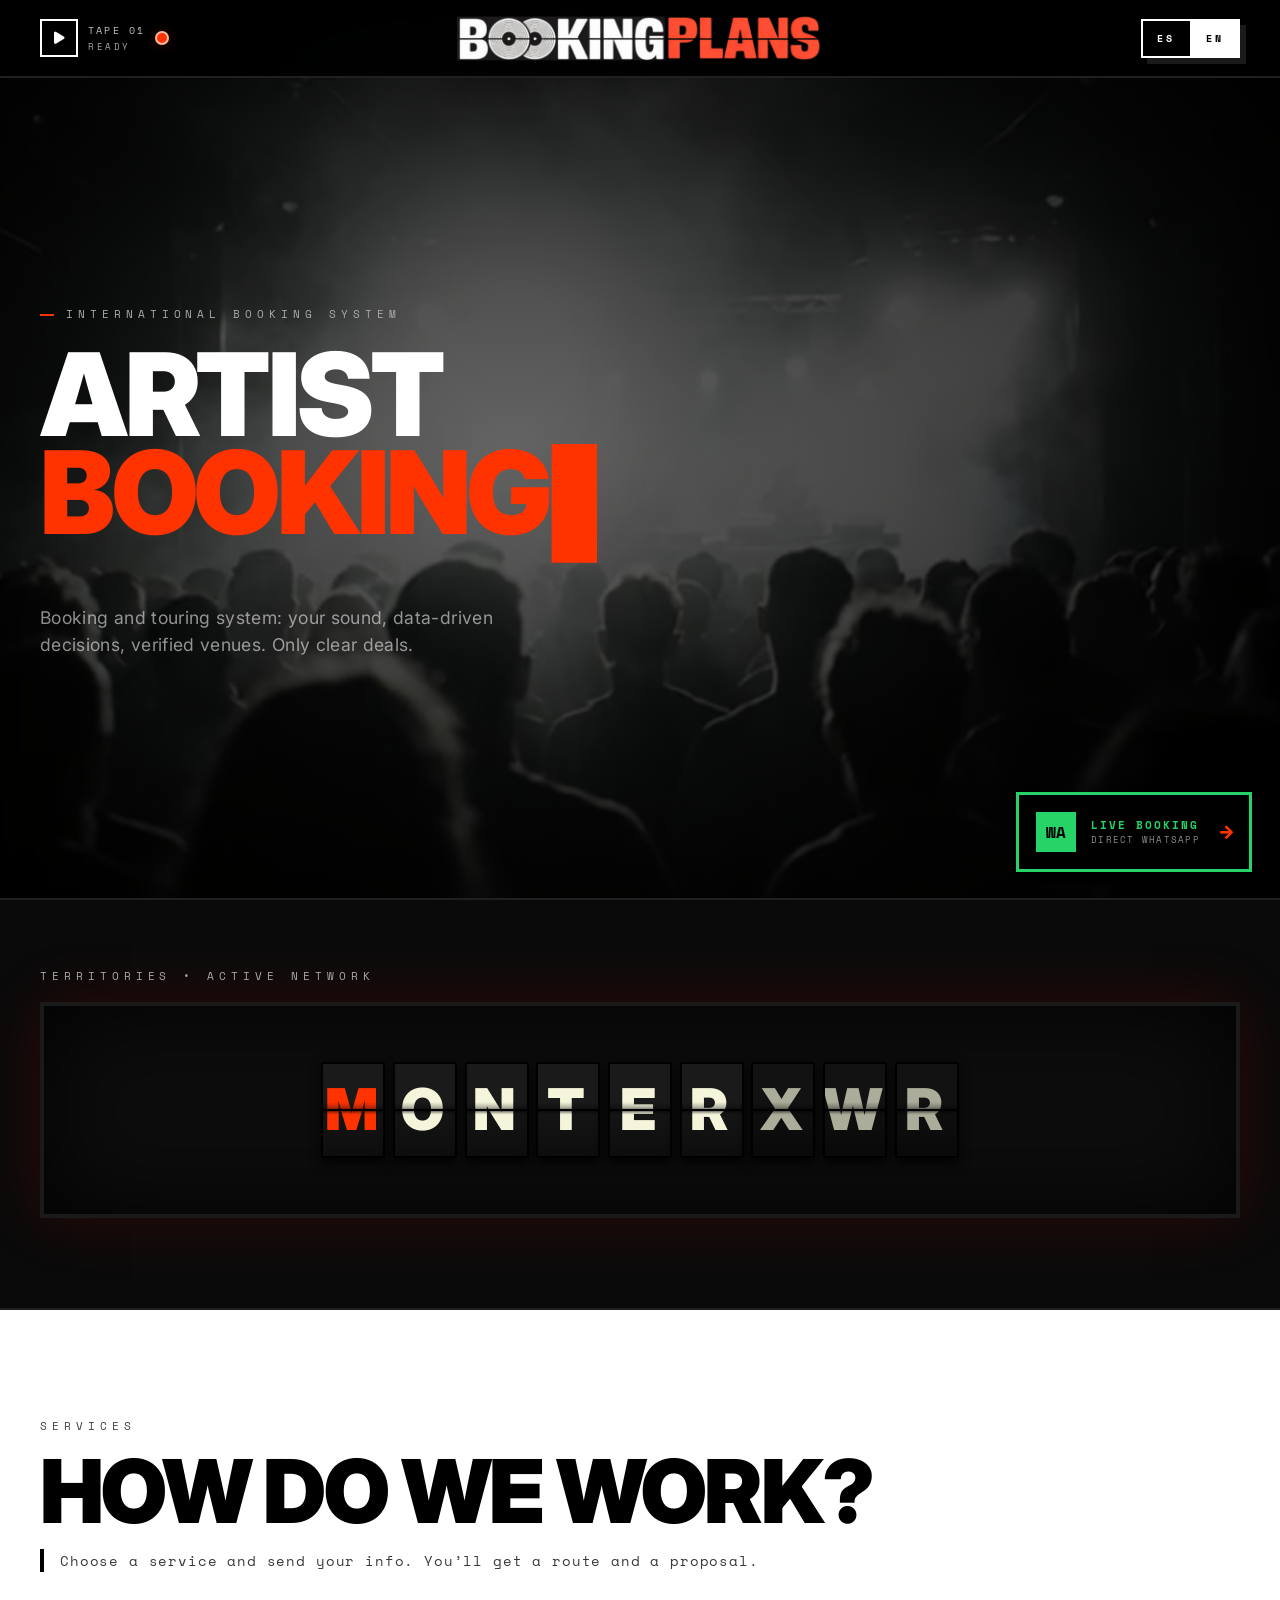
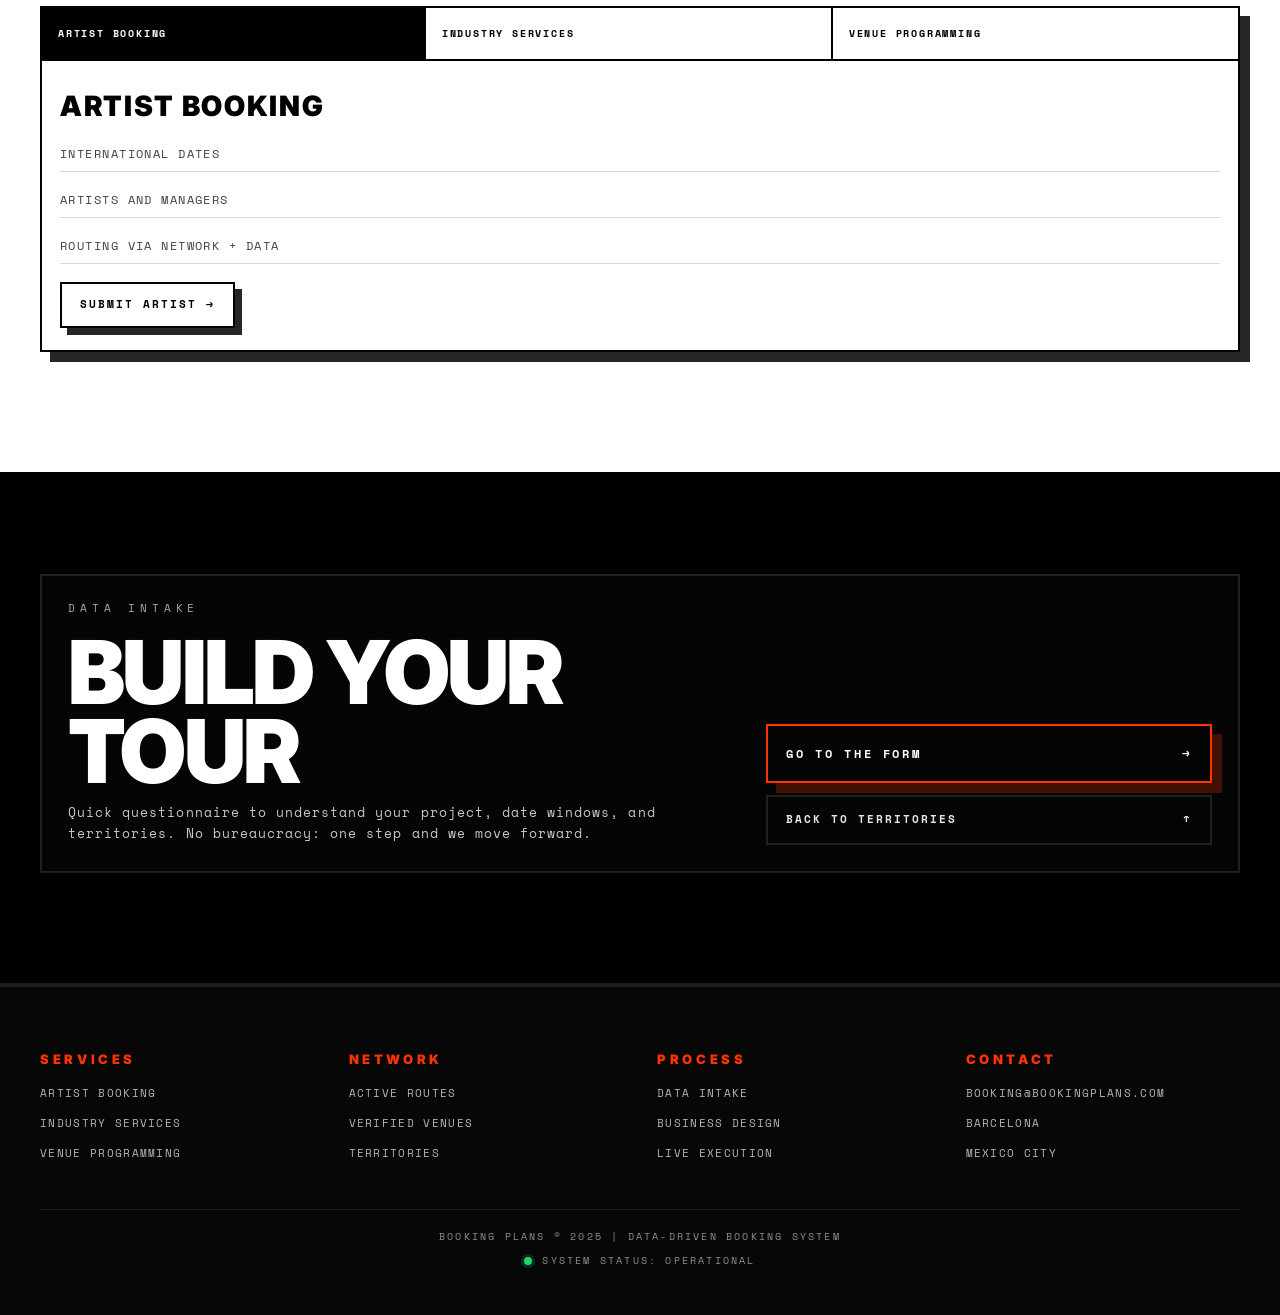
==== commit 54cd44f8: "Update index.html" ====
--- a/index.html
+++ b/index.html
@@ -76,7 +76,7 @@
         </h1>
 
         <p class="hero-sub" data-i18n="hero.sub">
-          Sistema de booking y touring: tu sonido, decisiones con datos, salas verificadas. Solo deals claros.
+          Tu sonido, decisiones con datos, salas verificadas. Solo deals claros.
         </p>
       </div>
     </section>
--- a/styles.css
+++ b/styles.css
@@ -307,16 +307,18 @@
   50%{ opacity:0; }
 }
 
+/* HERO SUBTITLE: más grande, más premium, sin romper mobile */
 .hero-sub{
-  max-width:760px;
-  font-family:var(--mono);
-  color:rgba(255,255,255,0.78);
-  border-top:1px solid var(--line);
-  padding-top:18px;
-  letter-spacing:0.08em;
-  line-height:1.6;
-  font-size:14px;
-}
+  font-family: inherit;
+  font-size: clamp(0.95rem, 0.85rem + 0.35vw, 1.1rem);
+  line-height: 1.55;
+  letter-spacing: 0.02em;
+  opacity: 0.55;
+  margin-top: 22px;
+  max-width: 44ch;
+}
+
+
 
 /* ===== SPLIT-FLAP RETRO (ESTILO TU IMAGEN) ===== */
 .territories{
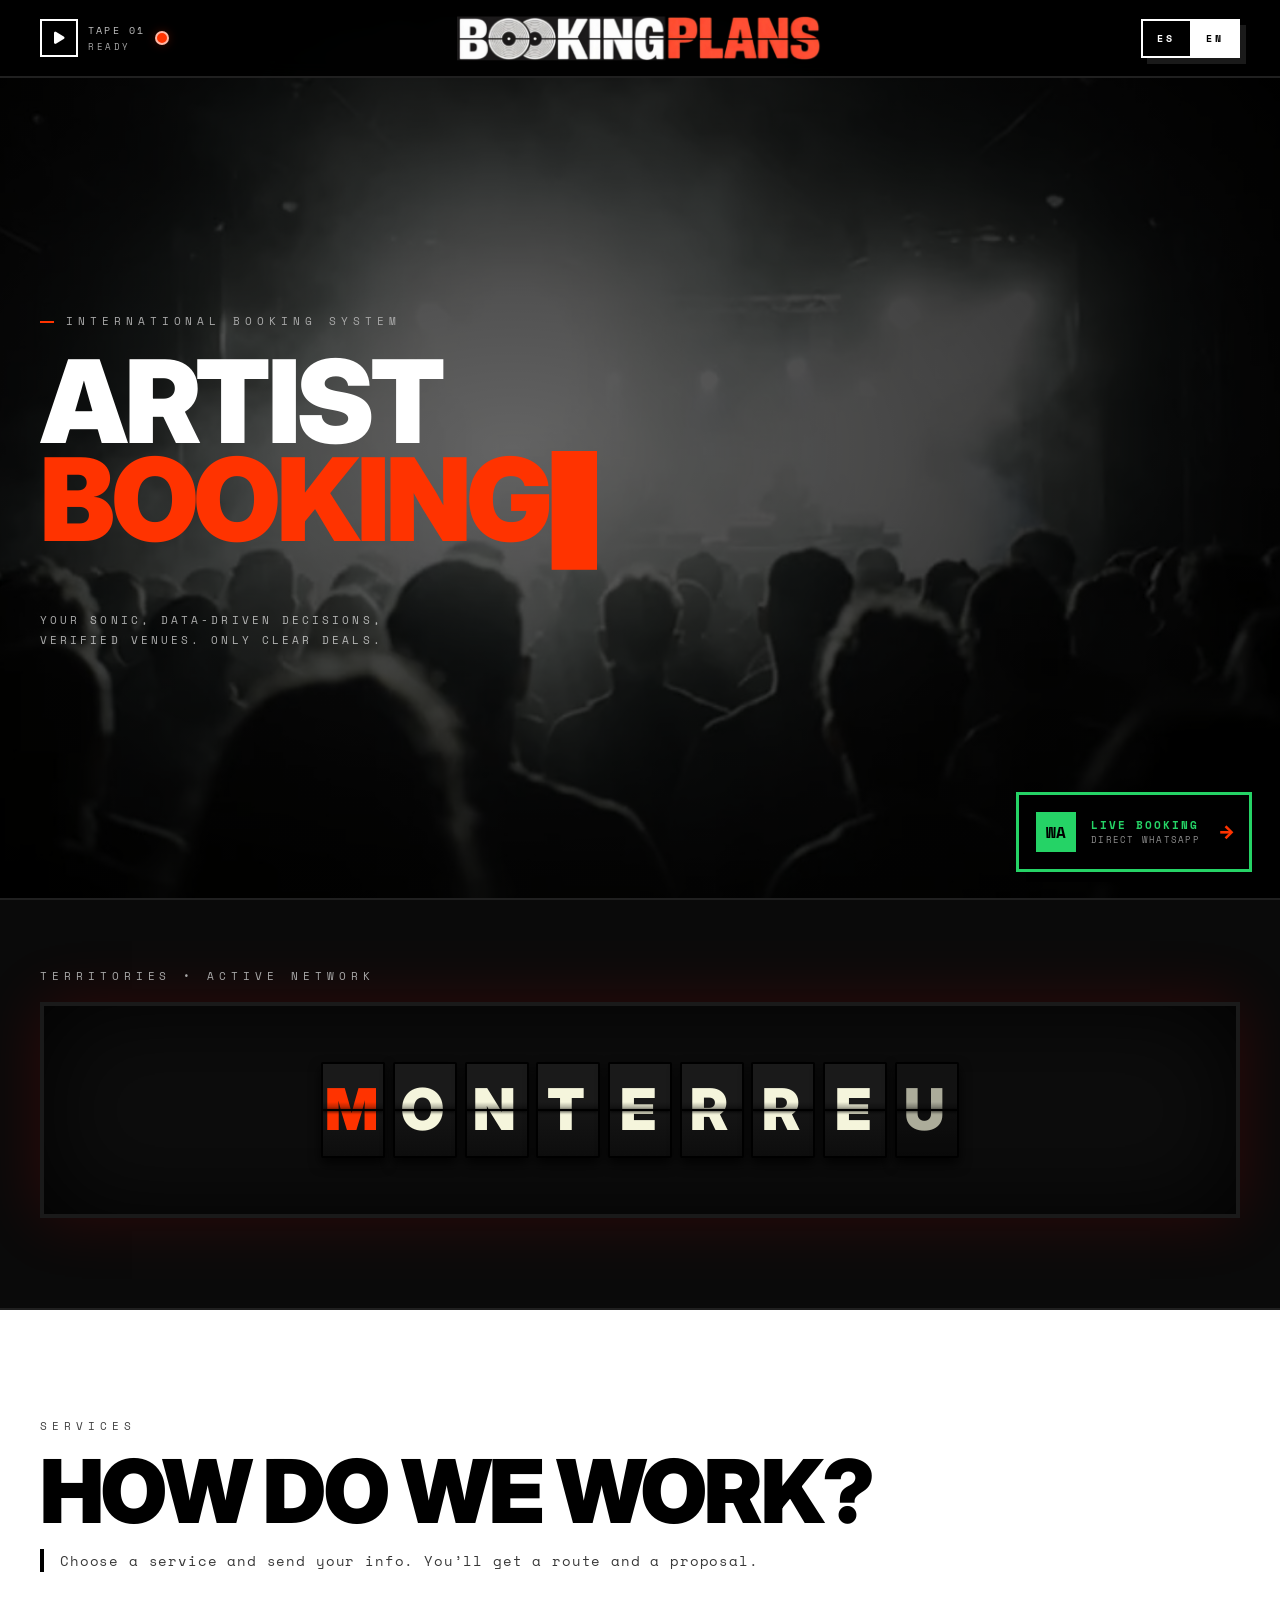
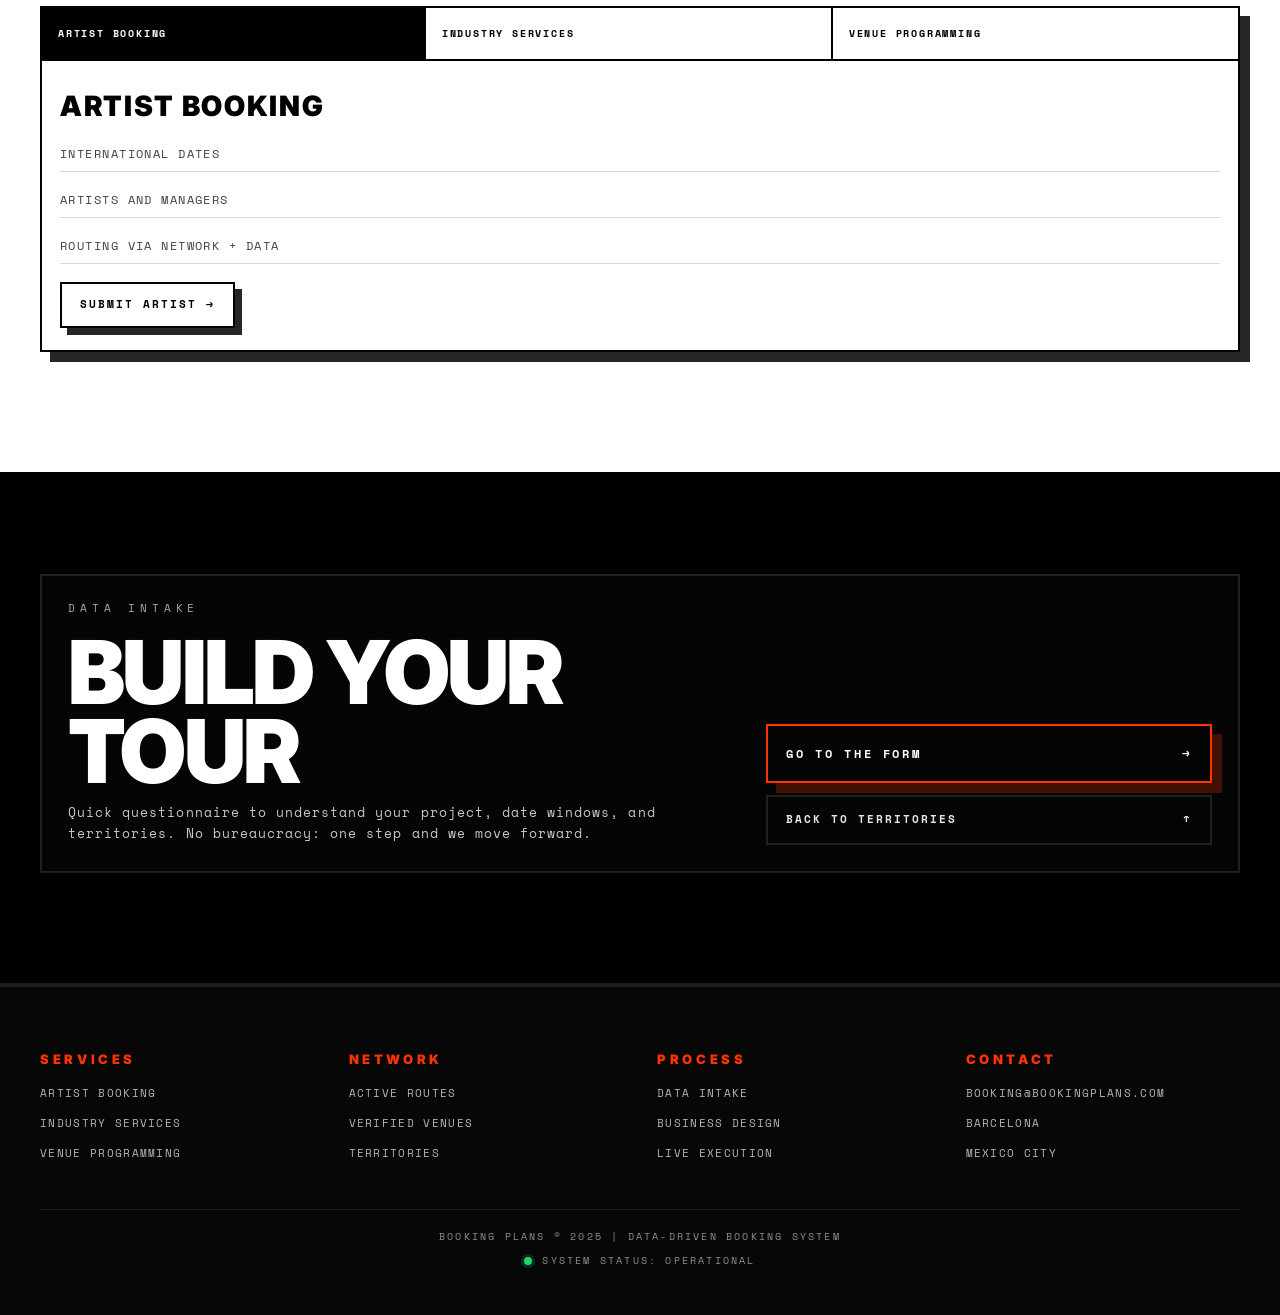
==== commit b6d7fcb1: "Update index.html" ====
--- a/index.html
+++ b/index.html
@@ -249,5 +249,186 @@
 
   <script src="i18n.js"></script>
   <script src="script.js"></script>
+
+  <!-- MODALS OVERLAY SYSTEM -->
+  <!-- Insertar ANTES del cierre de </body> en index.html -->
+  
+  <!-- MODAL 1: SUBMIT MUSIC (Artists) -->
+  <div class="modal-overlay" id="modal-submit-music" style="display:none;">
+    <div class="modal">
+      <div class="modal-header">
+        <h2 class="modal-title" data-i18n="modal.music.title">SUBMIT MUSIC</h2>
+        <button class="modal-close" aria-label="Close modal" type="button">
+          <span aria-hidden="true">×</span>
+        </button>
+      </div>
+      <form class="modal-form" id="form-music">
+        <div class="form-field">
+          <label for="music-artist" data-i18n="modal.music.artist">Artist Name *</label>
+          <input type="text" id="music-artist" name="artist" required />
+        </div>
+  
+        <div class="form-field">
+          <label for="music-genre" data-i18n="modal.music.genre">Genre *</label>
+          <input type="text" id="music-genre" name="genre" required placeholder="Electronic, Rock, Hip-Hop..." />
+        </div>
+  
+        <div class="form-field">
+          <label for="music-email" data-i18n="modal.music.email">Email *</label>
+          <input type="email" id="music-email" name="email" required />
+        </div>
+  
+        <div class="form-field">
+          <label for="music-country" data-i18n="modal.music.country">Country</label>
+          <input type="text" id="music-country" name="country" placeholder="Spain, Mexico, USA..." />
+        </div>
+  
+        <div class="form-field">
+          <label for="music-links" data-i18n="modal.music.links">Links (Spotify, SoundCloud, Bandcamp)</label>
+          <input type="url" id="music-links" name="links" placeholder="https://open.spotify.com/artist/..." />
+        </div>
+  
+        <div class="form-field">
+          <label for="music-message" data-i18n="modal.music.message">Message</label>
+          <textarea id="music-message" name="message" rows="4" placeholder="Tour dates, territories of interest, tech requirements..."></textarea>
+        </div>
+  
+        <button type="submit" class="submit-btn" data-i18n="modal.submit">
+          <span>SUBMIT</span> <span aria-hidden="true">→</span>
+        </button>
+      </form>
+    </div>
+  </div>
+  
+  <!-- MODAL 2: REQUEST PACKAGE (Labels) -->
+  <div class="modal-overlay" id="modal-request-package" style="display:none;">
+    <div class="modal">
+      <div class="modal-header">
+        <h2 class="modal-title" data-i18n="modal.package.title">REQUEST PACKAGE</h2>
+        <button class="modal-close" aria-label="Close modal" type="button">
+          <span aria-hidden="true">×</span>
+        </button>
+      </div>
+      <form class="modal-form" id="form-package">
+        <div class="form-field">
+          <label for="package-label" data-i18n="modal.package.label">Label Name *</label>
+          <input type="text" id="package-label" name="label" required />
+        </div>
+  
+        <div class="form-field">
+          <label for="package-contact" data-i18n="modal.package.contact">Contact Name *</label>
+          <input type="text" id="package-contact" name="contact" required />
+        </div>
+  
+        <div class="form-field">
+          <label for="package-email" data-i18n="modal.package.email">Email *</label>
+          <input type="email" id="package-email" name="email" required />
+        </div>
+  
+        <div class="form-field">
+          <label for="package-roster" data-i18n="modal.package.roster">Artist Roster</label>
+          <input type="text" id="package-roster" name="roster" placeholder="Artist 1, Artist 2, Artist 3..." />
+        </div>
+  
+        <div class="form-field">
+          <label for="package-territory" data-i18n="modal.package.territory">Territory Focus</label>
+          <input type="text" id="package-territory" name="territory" placeholder="Europe, Latin America, USA..." />
+        </div>
+  
+        <div class="form-field">
+          <label for="package-message" data-i18n="modal.package.message">Message</label>
+          <textarea id="package-message" name="message" rows="4" placeholder="Business objectives, investment range, timeline..."></textarea>
+        </div>
+  
+        <button type="submit" class="submit-btn" data-i18n="modal.submit">
+          <span>SUBMIT</span> <span aria-hidden="true">→</span>
+        </button>
+      </form>
+    </div>
+  </div>
+  
+  <!-- MODAL 3: SUBMIT DATES (Venues) -->
+  <div class="modal-overlay" id="modal-submit-dates" style="display:none;">
+    <div class="modal">
+      <div class="modal-header">
+        <h2 class="modal-title" data-i18n="modal.dates.title">SUBMIT DATES</h2>
+        <button class="modal-close" aria-label="Close modal" type="button">
+          <span aria-hidden="true">×</span>
+        </button>
+      </div>
+      <form class="modal-form" id="form-dates">
+        <div class="form-field">
+          <label for="dates-venue" data-i18n="modal.dates.venue">Venue Name *</label>
+          <input type="text" id="dates-venue" name="venue" required />
+        </div>
+  
+        <div class="form-field">
+          <label for="dates-city" data-i18n="modal.dates.city">City *</label>
+          <input type="text" id="dates-city" name="city" required />
+        </div>
+  
+        <div class="form-field">
+          <label for="dates-capacity" data-i18n="modal.dates.capacity">Capacity *</label>
+          <input type="number" id="dates-capacity" name="capacity" required min="50" max="10000" placeholder="500" />
+        </div>
+  
+        <div class="form-field">
+          <label for="dates-email" data-i18n="modal.dates.email">Email *</label>
+          <input type="email" id="dates-email" name="email" required />
+        </div>
+  
+        <div class="form-field">
+          <label for="dates-available" data-i18n="modal.dates.available">Available Dates</label>
+          <input type="text" id="dates-available" name="available" placeholder="March 15-20, April 10-15..." />
+        </div>
+  
+        <div class="form-field">
+          <label for="dates-genre" data-i18n="modal.dates.genre">Genre / Scene Focus</label>
+          <input type="text" id="dates-genre" name="genre" placeholder="Electronic, Underground, Live bands..." />
+        </div>
+  
+        <div class="form-field">
+          <label for="dates-message" data-i18n="modal.dates.message">Message</label>
+          <textarea id="dates-message" name="message" rows="4" placeholder="Technical requirements, production capabilities, previous bookings..."></textarea>
+        </div>
+  
+        <button type="submit" class="submit-btn" data-i18n="modal.submit">
+          <span>SUBMIT</span> <span aria-hidden="true">→</span>
+        </button>
+      </form>
+    </div>
+  </div>
+  
+  <!-- SUCCESS STATE MODAL -->
+  <div class="modal-overlay" id="modal-success" style="display:none;">
+    <div class="modal modal-success">
+      <div class="success-content">
+        <div class="success-progress">
+          <div class="success-bar-wrap">
+            <div class="success-bar" id="success-bar"></div>
+          </div>
+          <div class="success-status" id="success-status">PROCESSING DATA INTAKE...</div>
+          <div class="success-percent" id="success-percent">0%</div>
+        </div>
+  
+        <div class="success-complete" id="success-complete" style="display:none;">
+          <div class="success-icon">✓</div>
+          <div class="success-title">DATA RECEIVED</div>
+          <div class="success-subtitle">WE'LL BE IN TOUCH</div>
+          <div class="success-meta">
+            <div class="success-label">STATUS:</div>
+            <div class="success-value">OPERATIONAL</div>
+          </div>
+          <div class="success-meta">
+            <div class="success-label">REF:</div>
+            <div class="success-value" id="success-ref">#BP-2025-XXXX</div>
+          </div>
+        </div>
+      </div>
+      <button class="modal-close" aria-label="Close" type="button" style="display:none;">
+        <span aria-hidden="true">×</span>
+      </button>
+    </div>
+  </div>
 </body>
 </html>
--- a/styles.css
+++ b/styles.css
@@ -307,18 +307,17 @@
   50%{ opacity:0; }
 }
 
-/* HERO SUBTITLE: más grande, más premium, sin romper mobile */
+/* HERO SUBTITLE: más técnico, más data-driven */
 .hero-sub{
-  font-family: inherit;
-  font-size: clamp(0.95rem, 0.85rem + 0.35vw, 1.1rem);
-  line-height: 1.55;
-  letter-spacing: 0.02em;
-  opacity: 0.55;
+  font-family: var(--mono);  /* Space Mono en lugar de Inter */
+  font-size: 11px;           /* Más pequeño */
+  letter-spacing: 0.28em;    /* Tracking amplio */
+  text-transform: uppercase; /* Todo mayúsculas */
+  opacity: 0.65;             /* Más apagado */
+  line-height: 1.8;          /* Más espaciado vertical */
   margin-top: 22px;
-  max-width: 44ch;
-}
-
-
+  max-width: 56ch;           /* Ajustado para el nuevo tamaño */
+}
 
 /* ===== SPLIT-FLAP RETRO (ESTILO TU IMAGEN) ===== */
 .territories{
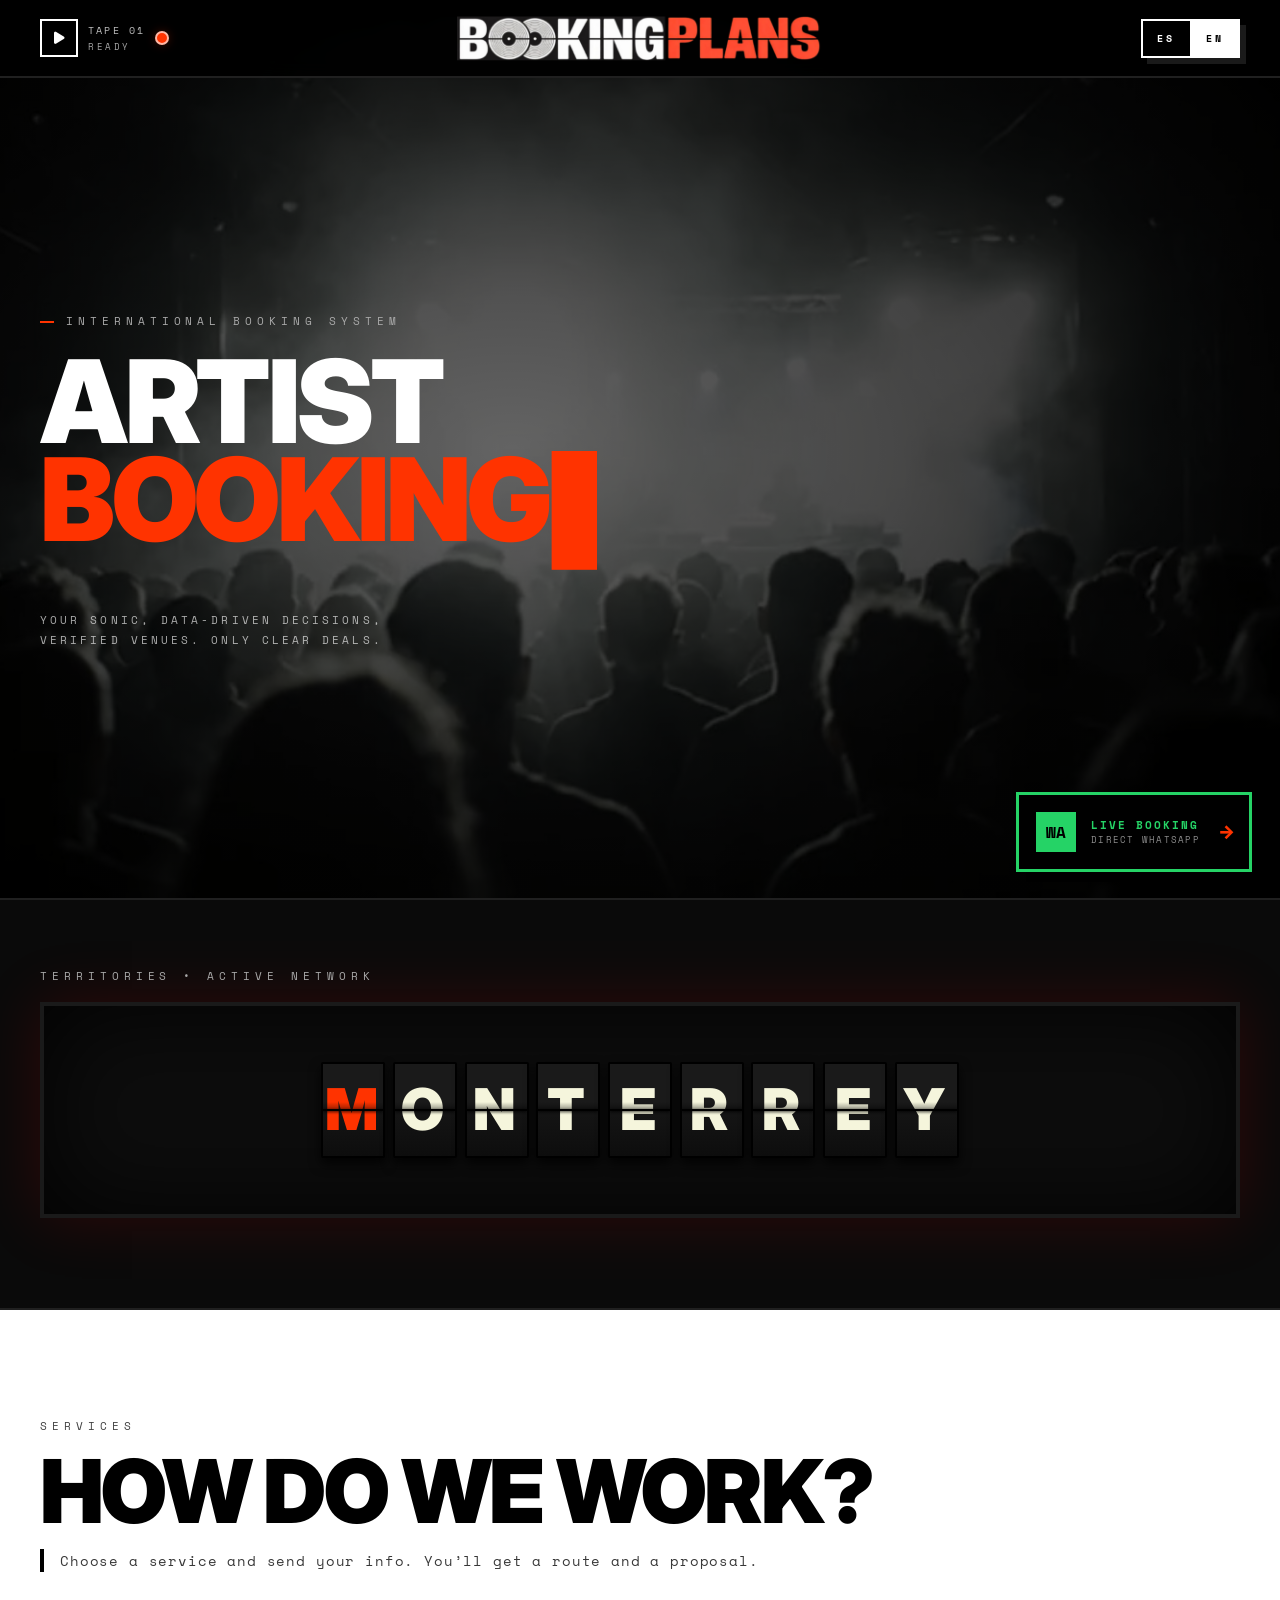
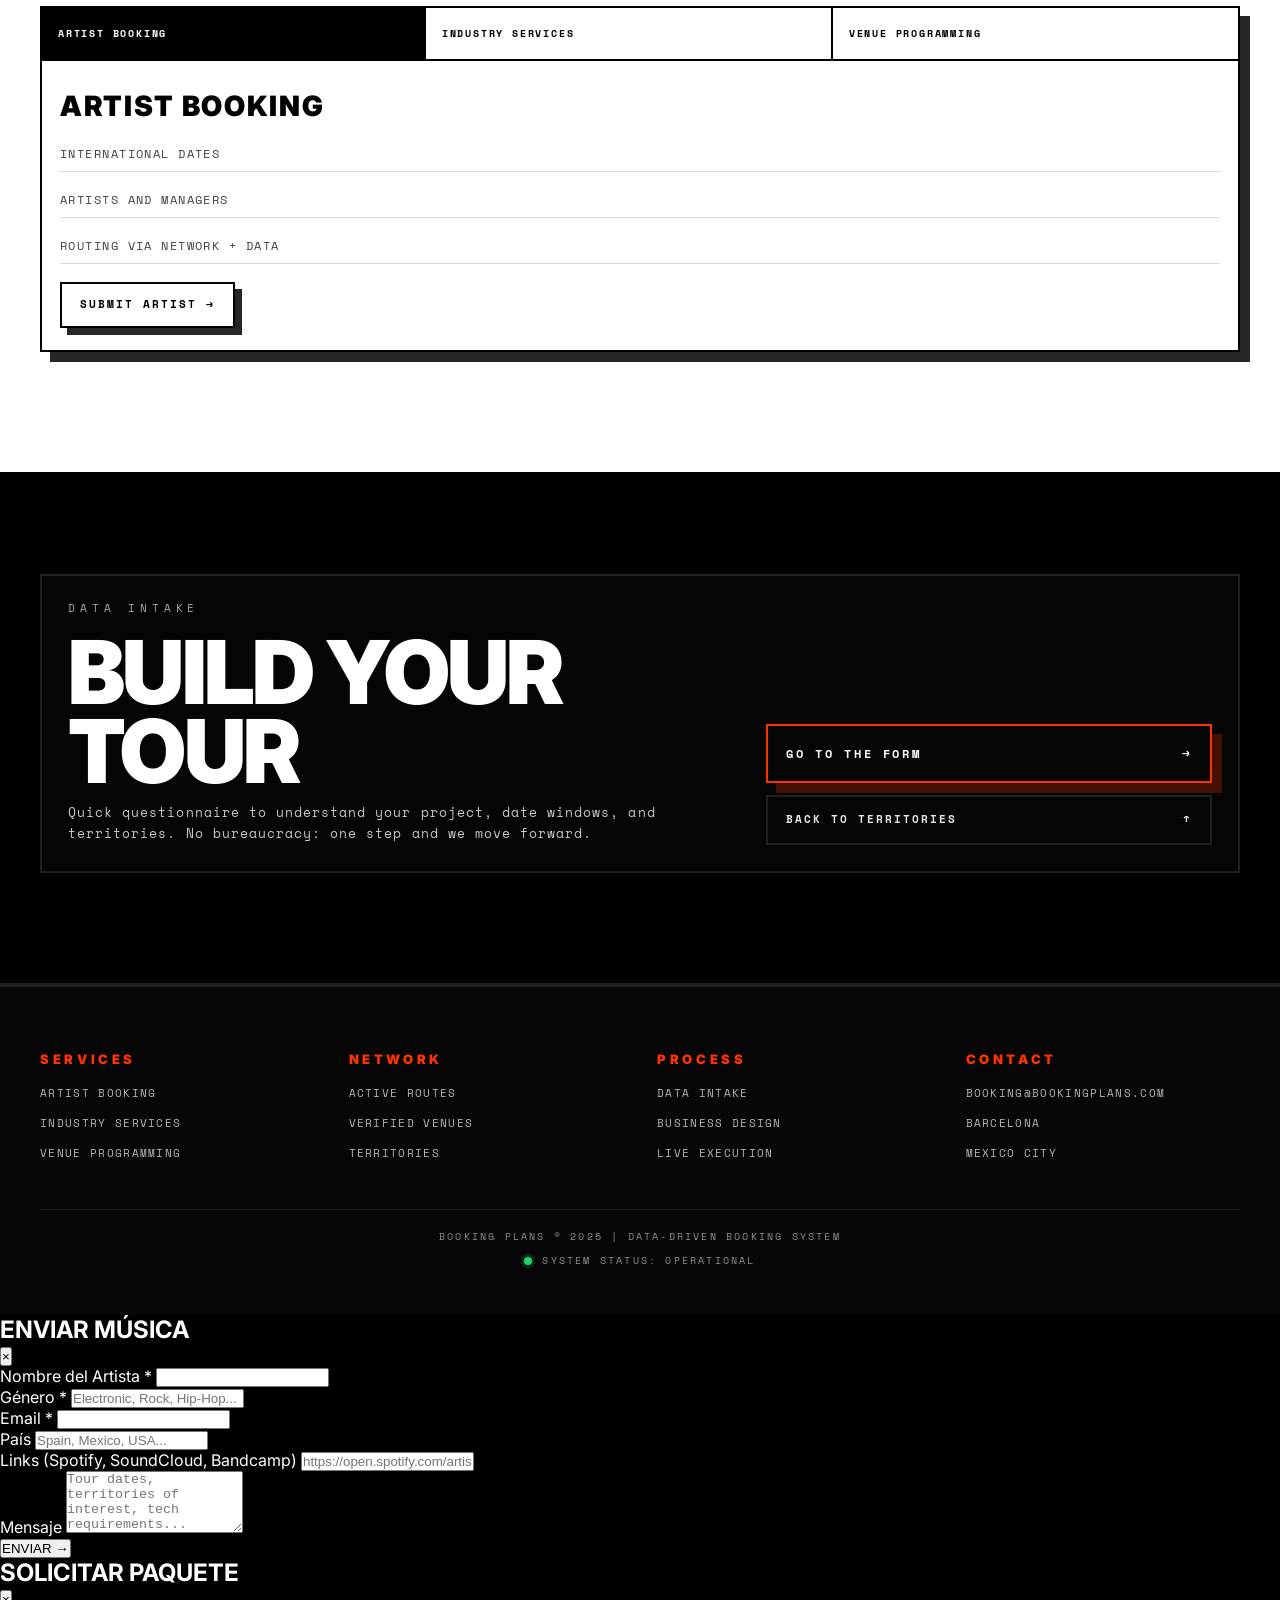
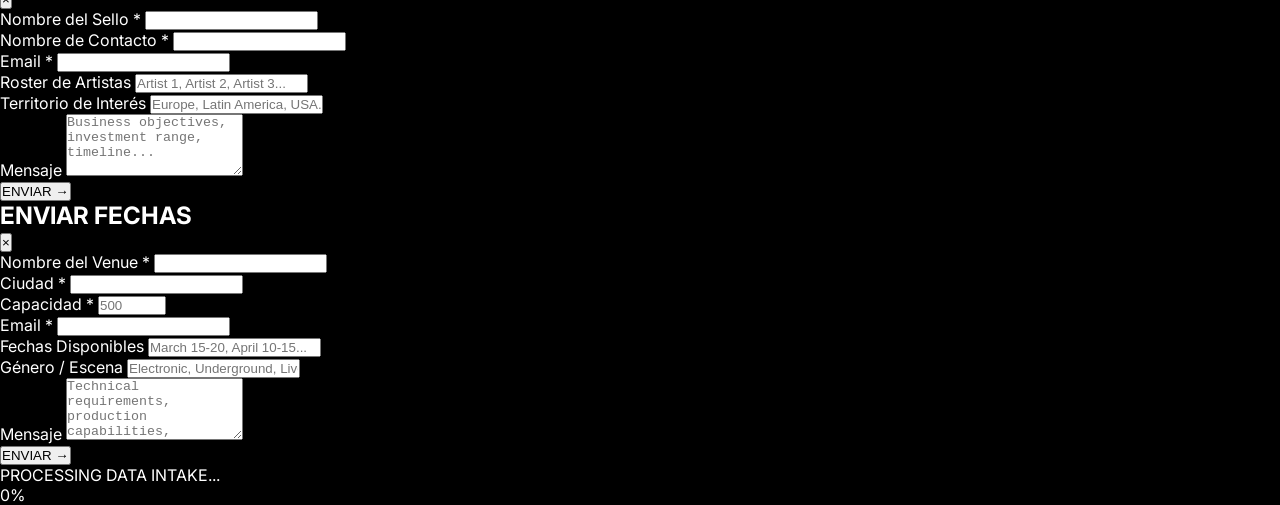
==== commit 593092b2: "Update index.html" ====
--- a/index.html
+++ b/index.html
@@ -76,7 +76,7 @@
         </h1>
 
         <p class="hero-sub" data-i18n="hero.sub">
-          Tu sonido, decisiones con datos, salas verificadas. Solo deals claros.
+          BOOKING INTERNACIONAL DATA-DRIVEN. RED VERIFICADA, DEALS TRANSPARENTES, ROUTING EFICIENTE.
         </p>
       </div>
     </section>
@@ -120,7 +120,7 @@
               <li data-i18n="services.artist.point2">Artistas y Managers</li>
               <li data-i18n="services.artist.point3">Ruta por red + datos</li>
             </ul>
-            <a class="mini-cta" href="book-a-tour.html?service=artist" data-i18n="services.artist.cta">ENVIAR ARTISTA →</a>
+            <a class="mini-cta" href="#submit-music" onclick="event.preventDefault(); window.openBookingModal('music');" data-i18n="services.artist.cta">ENVIAR MÚSICA →</a>
           </div>
 
           <div class="tabpanel" role="tabpanel" id="panel-label" aria-labelledby="tab-label">
@@ -130,7 +130,7 @@
               <li data-i18n="services.label_service.point2">Sellos y Distribuidoras.</li>
               <li data-i18n="services.label_service.point3">Negocio diseñado con Red y Datos</li>
             </ul>
-            <a class="mini-cta" href="book-a-tour.html?service=label" data-i18n="services.label_service.cta">PEDIR PROPUESTA →</a>
+            <a class="mini-cta" href="#request-package" onclick="event.preventDefault(); window.openBookingModal('package');" data-i18n="services.label_service.cta">SOLICITAR PAQUETE →</a>
           </div>
 
           <div class="tabpanel" role="tabpanel" id="panel-venue" aria-labelledby="tab-venue">
@@ -140,7 +140,7 @@
               <li data-i18n="services.venue.point2">Fechas listas para ruta: propuesta, hold y confirmación.</li>
               <li data-i18n="services.venue.point3">Local e Internacional.</li>
             </ul>
-            <a class="mini-cta" href="book-a-tour.html?service=venue" data-i18n="services.venue.cta">PROPONER FECHAS →</a>
+            <a class="mini-cta" href="#submit-dates" onclick="event.preventDefault(); window.openBookingModal('dates');" data-i18n="services.venue.cta">ENVIAR FECHAS →</a>
           </div>
         </div>
       </div>
@@ -157,7 +157,7 @@
           </div>
 
           <div class="book-actions">
-            <a class="cta-primary" href="book-a-tour.html">
+            <a class="cta-primary" href="#book-a-tour" onclick="event.preventDefault(); window.openBookingModal('music');">
               <span data-i18n="book.cta_continue">IR AL FORMULARIO</span> <span aria-hidden="true">→</span>
             </a>
             <a class="cta-secondary" href="#territories">
@@ -241,166 +241,162 @@
       </div>
     </a>
 
-    <!-- Back to Top (NUEVO) -->
+    <!-- Back to Top -->
     <a href="#hero" class="top-float" aria-label="Back to top">
       <div class="top-box">↑</div>
     </a>
   </div>
 
-  <script src="i18n.js"></script>
-  <script src="script.js"></script>
-
   <!-- MODALS OVERLAY SYSTEM -->
-  <!-- Insertar ANTES del cierre de </body> en index.html -->
   
   <!-- MODAL 1: SUBMIT MUSIC (Artists) -->
-  <div class="modal-overlay" id="modal-submit-music" style="display:none;">
+  <div class="modal-overlay" id="modal-submit-music">
     <div class="modal">
       <div class="modal-header">
-        <h2 class="modal-title" data-i18n="modal.music.title">SUBMIT MUSIC</h2>
+        <h2 class="modal-title" data-i18n="modal.music.title">ENVIAR MÚSICA</h2>
         <button class="modal-close" aria-label="Close modal" type="button">
           <span aria-hidden="true">×</span>
         </button>
       </div>
       <form class="modal-form" id="form-music">
         <div class="form-field">
-          <label for="music-artist" data-i18n="modal.music.artist">Artist Name *</label>
+          <label for="music-artist" data-i18n="modal.music.artist">Nombre del Artista *</label>
           <input type="text" id="music-artist" name="artist" required />
         </div>
-  
-        <div class="form-field">
-          <label for="music-genre" data-i18n="modal.music.genre">Genre *</label>
+
+        <div class="form-field">
+          <label for="music-genre" data-i18n="modal.music.genre">Género *</label>
           <input type="text" id="music-genre" name="genre" required placeholder="Electronic, Rock, Hip-Hop..." />
         </div>
-  
+
         <div class="form-field">
           <label for="music-email" data-i18n="modal.music.email">Email *</label>
           <input type="email" id="music-email" name="email" required />
         </div>
-  
-        <div class="form-field">
-          <label for="music-country" data-i18n="modal.music.country">Country</label>
+
+        <div class="form-field">
+          <label for="music-country" data-i18n="modal.music.country">País</label>
           <input type="text" id="music-country" name="country" placeholder="Spain, Mexico, USA..." />
         </div>
-  
+
         <div class="form-field">
           <label for="music-links" data-i18n="modal.music.links">Links (Spotify, SoundCloud, Bandcamp)</label>
           <input type="url" id="music-links" name="links" placeholder="https://open.spotify.com/artist/..." />
         </div>
-  
-        <div class="form-field">
-          <label for="music-message" data-i18n="modal.music.message">Message</label>
+
+        <div class="form-field">
+          <label for="music-message" data-i18n="modal.music.message">Mensaje</label>
           <textarea id="music-message" name="message" rows="4" placeholder="Tour dates, territories of interest, tech requirements..."></textarea>
         </div>
-  
+
         <button type="submit" class="submit-btn" data-i18n="modal.submit">
-          <span>SUBMIT</span> <span aria-hidden="true">→</span>
+          <span>ENVIAR</span> <span aria-hidden="true">→</span>
         </button>
       </form>
     </div>
   </div>
-  
+
   <!-- MODAL 2: REQUEST PACKAGE (Labels) -->
-  <div class="modal-overlay" id="modal-request-package" style="display:none;">
+  <div class="modal-overlay" id="modal-request-package">
     <div class="modal">
       <div class="modal-header">
-        <h2 class="modal-title" data-i18n="modal.package.title">REQUEST PACKAGE</h2>
+        <h2 class="modal-title" data-i18n="modal.package.title">SOLICITAR PAQUETE</h2>
         <button class="modal-close" aria-label="Close modal" type="button">
           <span aria-hidden="true">×</span>
         </button>
       </div>
       <form class="modal-form" id="form-package">
         <div class="form-field">
-          <label for="package-label" data-i18n="modal.package.label">Label Name *</label>
+          <label for="package-label" data-i18n="modal.package.label">Nombre del Sello *</label>
           <input type="text" id="package-label" name="label" required />
         </div>
-  
-        <div class="form-field">
-          <label for="package-contact" data-i18n="modal.package.contact">Contact Name *</label>
+
+        <div class="form-field">
+          <label for="package-contact" data-i18n="modal.package.contact">Nombre de Contacto *</label>
           <input type="text" id="package-contact" name="contact" required />
         </div>
-  
+
         <div class="form-field">
           <label for="package-email" data-i18n="modal.package.email">Email *</label>
           <input type="email" id="package-email" name="email" required />
         </div>
-  
-        <div class="form-field">
-          <label for="package-roster" data-i18n="modal.package.roster">Artist Roster</label>
+
+        <div class="form-field">
+          <label for="package-roster" data-i18n="modal.package.roster">Roster de Artistas</label>
           <input type="text" id="package-roster" name="roster" placeholder="Artist 1, Artist 2, Artist 3..." />
         </div>
-  
-        <div class="form-field">
-          <label for="package-territory" data-i18n="modal.package.territory">Territory Focus</label>
+
+        <div class="form-field">
+          <label for="package-territory" data-i18n="modal.package.territory">Territorio de Interés</label>
           <input type="text" id="package-territory" name="territory" placeholder="Europe, Latin America, USA..." />
         </div>
-  
-        <div class="form-field">
-          <label for="package-message" data-i18n="modal.package.message">Message</label>
+
+        <div class="form-field">
+          <label for="package-message" data-i18n="modal.package.message">Mensaje</label>
           <textarea id="package-message" name="message" rows="4" placeholder="Business objectives, investment range, timeline..."></textarea>
         </div>
-  
+
         <button type="submit" class="submit-btn" data-i18n="modal.submit">
-          <span>SUBMIT</span> <span aria-hidden="true">→</span>
+          <span>ENVIAR</span> <span aria-hidden="true">→</span>
         </button>
       </form>
     </div>
   </div>
-  
+
   <!-- MODAL 3: SUBMIT DATES (Venues) -->
-  <div class="modal-overlay" id="modal-submit-dates" style="display:none;">
+  <div class="modal-overlay" id="modal-submit-dates">
     <div class="modal">
       <div class="modal-header">
-        <h2 class="modal-title" data-i18n="modal.dates.title">SUBMIT DATES</h2>
+        <h2 class="modal-title" data-i18n="modal.dates.title">ENVIAR FECHAS</h2>
         <button class="modal-close" aria-label="Close modal" type="button">
           <span aria-hidden="true">×</span>
         </button>
       </div>
       <form class="modal-form" id="form-dates">
         <div class="form-field">
-          <label for="dates-venue" data-i18n="modal.dates.venue">Venue Name *</label>
+          <label for="dates-venue" data-i18n="modal.dates.venue">Nombre del Venue *</label>
           <input type="text" id="dates-venue" name="venue" required />
         </div>
-  
-        <div class="form-field">
-          <label for="dates-city" data-i18n="modal.dates.city">City *</label>
+
+        <div class="form-field">
+          <label for="dates-city" data-i18n="modal.dates.city">Ciudad *</label>
           <input type="text" id="dates-city" name="city" required />
         </div>
-  
-        <div class="form-field">
-          <label for="dates-capacity" data-i18n="modal.dates.capacity">Capacity *</label>
+
+        <div class="form-field">
+          <label for="dates-capacity" data-i18n="modal.dates.capacity">Capacidad *</label>
           <input type="number" id="dates-capacity" name="capacity" required min="50" max="10000" placeholder="500" />
         </div>
-  
+
         <div class="form-field">
           <label for="dates-email" data-i18n="modal.dates.email">Email *</label>
           <input type="email" id="dates-email" name="email" required />
         </div>
-  
-        <div class="form-field">
-          <label for="dates-available" data-i18n="modal.dates.available">Available Dates</label>
+
+        <div class="form-field">
+          <label for="dates-available" data-i18n="modal.dates.available">Fechas Disponibles</label>
           <input type="text" id="dates-available" name="available" placeholder="March 15-20, April 10-15..." />
         </div>
-  
-        <div class="form-field">
-          <label for="dates-genre" data-i18n="modal.dates.genre">Genre / Scene Focus</label>
+
+        <div class="form-field">
+          <label for="dates-genre" data-i18n="modal.dates.genre">Género / Escena</label>
           <input type="text" id="dates-genre" name="genre" placeholder="Electronic, Underground, Live bands..." />
         </div>
-  
-        <div class="form-field">
-          <label for="dates-message" data-i18n="modal.dates.message">Message</label>
+
+        <div class="form-field">
+          <label for="dates-message" data-i18n="modal.dates.message">Mensaje</label>
           <textarea id="dates-message" name="message" rows="4" placeholder="Technical requirements, production capabilities, previous bookings..."></textarea>
         </div>
-  
+
         <button type="submit" class="submit-btn" data-i18n="modal.submit">
-          <span>SUBMIT</span> <span aria-hidden="true">→</span>
+          <span>ENVIAR</span> <span aria-hidden="true">→</span>
         </button>
       </form>
     </div>
   </div>
-  
+
   <!-- SUCCESS STATE MODAL -->
-  <div class="modal-overlay" id="modal-success" style="display:none;">
+  <div class="modal-overlay" id="modal-success">
     <div class="modal modal-success">
       <div class="success-content">
         <div class="success-progress">
@@ -410,7 +406,7 @@
           <div class="success-status" id="success-status">PROCESSING DATA INTAKE...</div>
           <div class="success-percent" id="success-percent">0%</div>
         </div>
-  
+
         <div class="success-complete" id="success-complete" style="display:none;">
           <div class="success-icon">✓</div>
           <div class="success-title">DATA RECEIVED</div>
@@ -430,5 +426,8 @@
       </button>
     </div>
   </div>
+
+  <script src="i18n.js"></script>
+  <script src="script.js"></script>
 </body>
 </html>
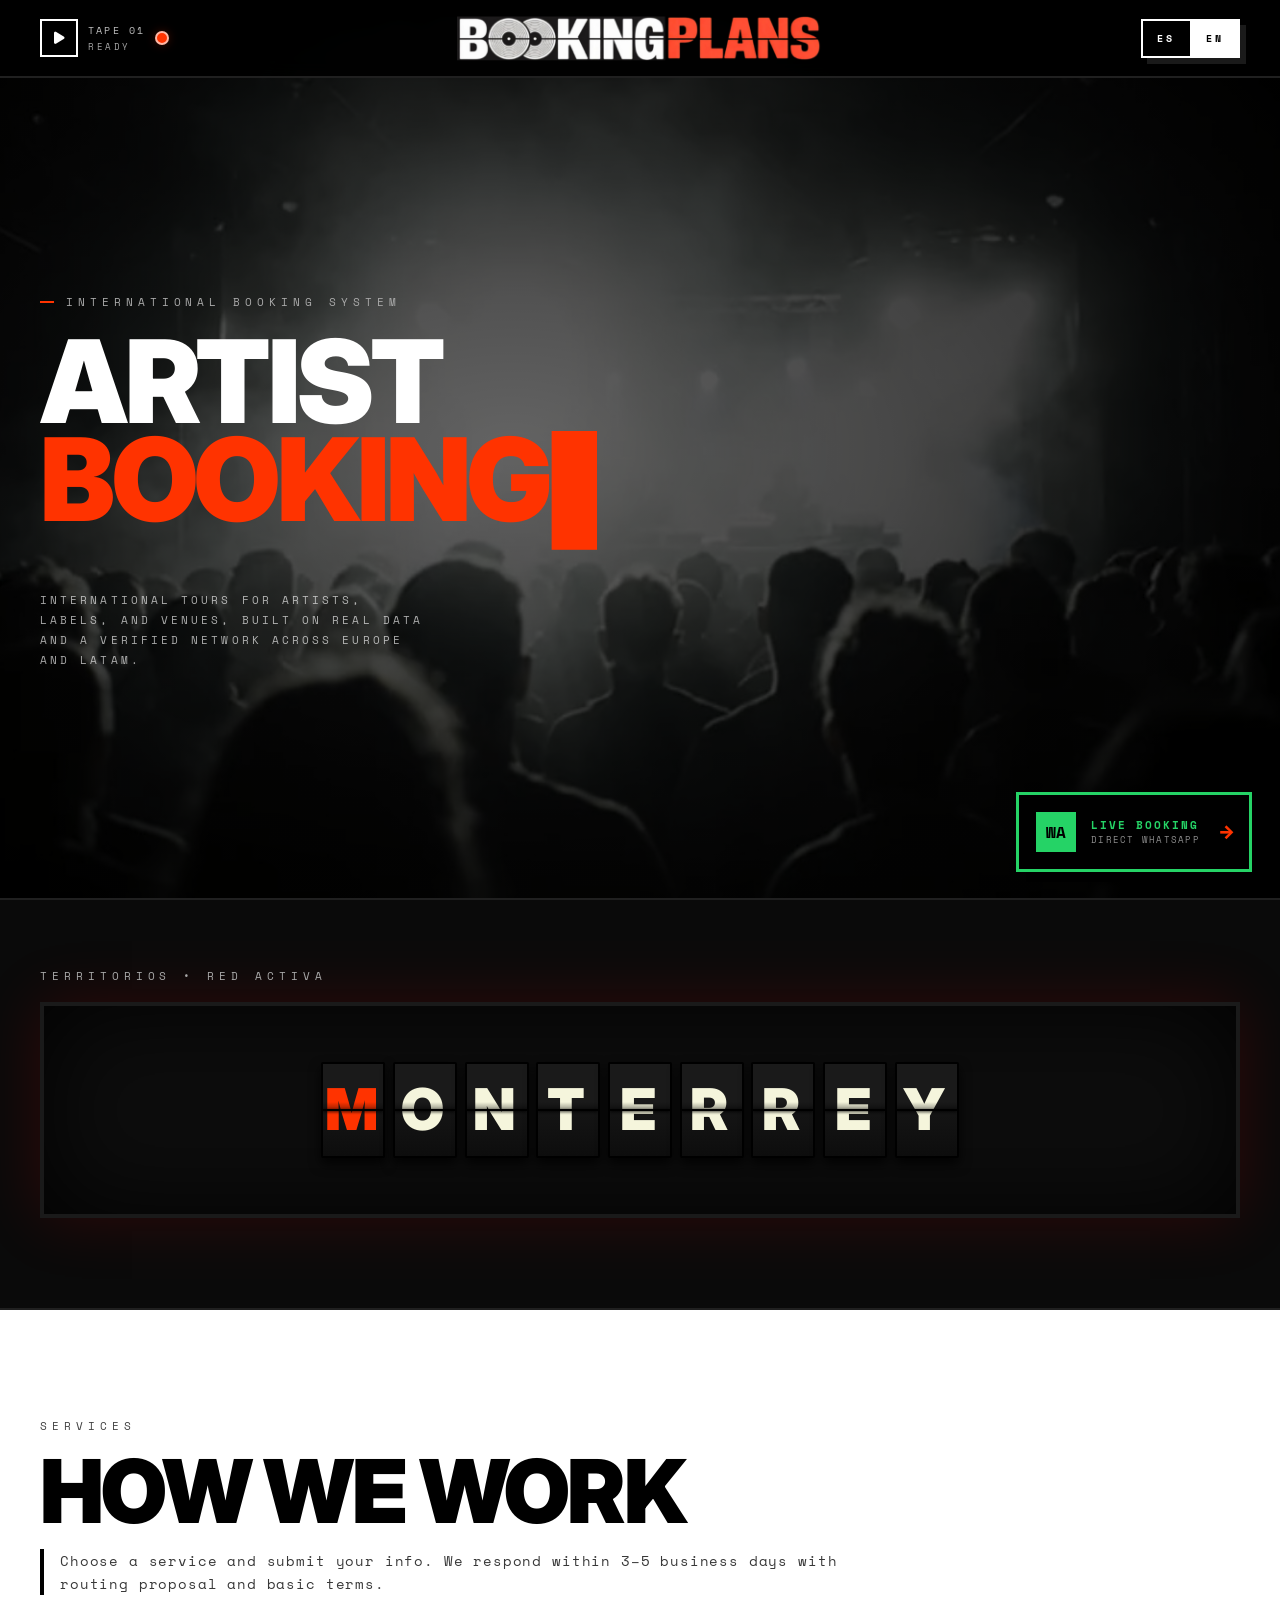
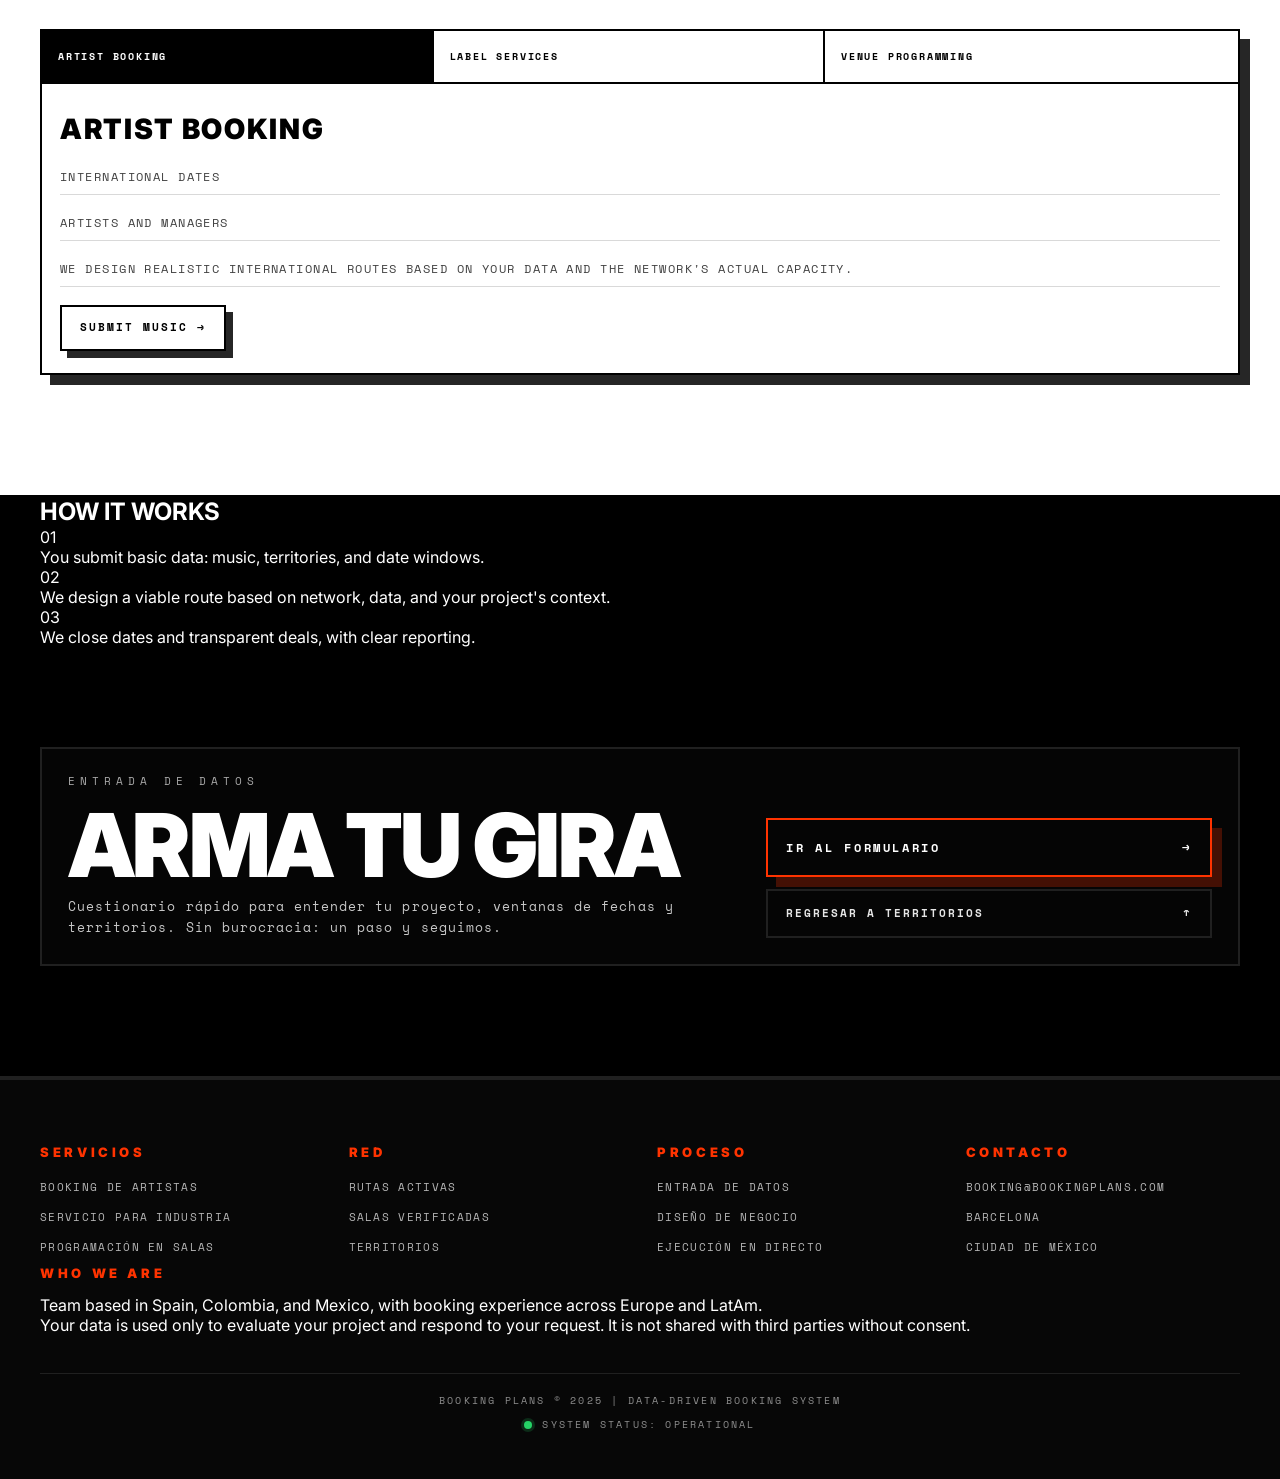
==== commit 954b23a7: "Add 'How it works' section, 'About team' + privacy notice in footer, artist filter in modal, and Ope" ====
--- a/index.html
+++ b/index.html
@@ -5,6 +5,13 @@
   <meta name="viewport" content="width=device-width, initial-scale=1.0" />
   <title>BOOKING PLANS | SISTEMA INTERNACIONAL DE BOOKING</title>
   <meta name="description" content="Sistema de booking analógica. Giras underground. Deals directos." />
+      
+    <!-- Open Graph / Facebook -->
+    <meta property="og:type" content="website" />
+    <meta property="og:url" content="https://edumecar.github.io/Book/" />
+    <meta property="og:title" content="BOOKING PLANS | Sistema internacional de booking" />
+    <meta property="og:description" content="Booking internacional para artistas, sellos y salas. Rutas data-driven, red verificada y deals transparentes desde España, Colombia y México." />
+    <meta property="og:image" content="https://edumecar.github.io/Book/assets/og-booking-plans.png" />
 
   <link rel="preconnect" href="https://fonts.googleapis.com">
   <link rel="preconnect" href="https://fonts.gstatic.com" crossorigin>
@@ -146,6 +153,27 @@
       </div>
     </section>
 
+        <!-- CÓMO FUNCIONA -->
+    <section class="how-it-works" id="how-it-works">
+        <div class="wrap">
+            <h2 data-i18n="howItWorks.heading">CÓMO FUNCIONA</h2>
+            <div class="how-steps">
+                <div class="step">
+                    <div class="step-number">01</div>
+                    <p data-i18n="howItWorks.step1">Envías datos básicos: música, territorios y ventanas de fechas.</p>
+                </div>
+                <div class="step">
+                    <div class="step-number">02</div>
+                    <p data-i18n="howItWorks.step2">Diseñamos una ruta viable según red, datos y contexto de tu proyecto.</p>
+                </div>
+                <div class="step">
+                    <div class="step-number">03</div>
+                    <p data-i18n="howItWorks.step3">Cerramos fechas y deals transparentes, con reporting claro.</p>
+                </div>
+            </div>
+        </div>
+    </section>
+
     <!-- BOOK A TOUR -->
     <section class="book" id="book-a-tour">
       <div class="wrap">
@@ -216,6 +244,17 @@
           </div>
         </div>
 
+
+                <!-- ABOUT & PRIVACY -->
+        <div class="footer-about">
+            <div class="f-col">
+                <h3 data-i18n="footer.about_title">QUIÉN ESTÁ DETRÁS</h3>
+                <p data-i18n="footer.about_text">Equipo con base en España, Colombia y México, con experiencia en booking en Europa y LatAm.</p>
+            </div>
+        </div>
+        <div class="footer-privacy">
+            <p data-i18n="footer.privacy">Tus datos se usan solo para evaluar tu proyecto y responder a tu solicitud. No se comparten con terceros sin consentimiento.</p>
+        </div>
         <div class="footer-bottom">
           <div data-i18n="footer.copyright">BOOKING PLANS © 2025 | DATA-DRIVEN BOOKING SYSTEM</div>
           <div class="status" style="margin-top:6px;">
@@ -254,6 +293,7 @@
     <div class="modal">
       <div class="modal-header">
         <h2 class="modal-title" data-i18n="modal.music.title">ENVIAR MÚSICA</h2>
+                        <p class="modal-filter" data-i18n="modal.music.filter">Trabajamos principalmente con proyectos con al menos 10k oyentes mensuales o trayectoria equivalente en vivo.</p>
         <button class="modal-close" aria-label="Close modal" type="button">
           <span aria-hidden="true">×</span>
         </button>
--- a/styles.css
+++ b/styles.css
@@ -307,16 +307,16 @@
   50%{ opacity:0; }
 }
 
-/* HERO SUBTITLE: más técnico, más data-driven */
+/* HERO SUBTITLE: UPDATED - Más técnico, data-driven */
 .hero-sub{
-  font-family: var(--mono);  /* Space Mono en lugar de Inter */
-  font-size: 11px;           /* Más pequeño */
-  letter-spacing: 0.28em;    /* Tracking amplio */
-  text-transform: uppercase; /* Todo mayúsculas */
-  opacity: 0.65;             /* Más apagado */
-  line-height: 1.8;          /* Más espaciado vertical */
+  font-family: var(--mono);
+  font-size: 11px;
+  letter-spacing: 0.28em;
+  text-transform: uppercase;
+  opacity: 0.65;
+  line-height: 1.8;
   margin-top: 22px;
-  max-width: 56ch;           /* Ajustado para el nuevo tamaño */
+  max-width: 56ch;
 }
 
 /* ===== SPLIT-FLAP RETRO (ESTILO TU IMAGEN) ===== */
@@ -353,7 +353,6 @@
   perspective:2000px;
 }
 
-/* CELDA INDIVIDUAL - AUMENTADA */
 .cell{
   position:relative;
   width:clamp(42px, 5vw, 90px);
@@ -370,7 +369,6 @@
   filter:brightness(0.7);
 }
 
-/* MITAD SUPERIOR */
 .cell-top{
   position:absolute;
   top:0; left:0; right:0;
@@ -395,7 +393,6 @@
   line-height:1;
 }
 
-/* LÍNEA DIVISORIA - MUY VISIBLE */
 .cell-divider{
   position:absolute;
   top:calc(50% - 1px);
@@ -406,7 +403,6 @@
   z-index:20;
 }
 
-/* MITAD INFERIOR */
 .cell-bottom{
   position:absolute;
   bottom:0; left:0; right:0;
@@ -431,7 +427,6 @@
   line-height:1;
 }
 
-/* SOMBRA SOBRE LA LÍNEA */
 .cell-shadow{
   position:absolute;
   top:50%;
@@ -442,13 +437,11 @@
   transform:translateY(-8px);
 }
 
-/* HIGHLIGHT PRIMERA LETRA */
 .cell.highlight .cell-char-top,
 .cell.highlight .cell-char-bottom{
   color:var(--accent);
 }
 
-/* SEPARADOR (espacios) */
 .cell.separator{
   width:clamp(8px, 1.5vw, 24px);
   background:transparent;
@@ -597,6 +590,7 @@
   text-transform:uppercase;
   box-shadow:7px 7px 0 rgba(0,0,0,0.85);
   transition:transform 0.15s ease, box-shadow 0.15s ease;
+  cursor:pointer;
 }
 .mini-cta:hover{
   transform:translate(4px,4px);
@@ -663,6 +657,7 @@
   text-transform:uppercase;
   box-shadow: 10px 10px 0 var(--accent-shadow);
   transition:transform 0.15s ease, box-shadow 0.15s ease;
+  cursor:pointer;
 }
 .cta-primary:hover{
   transform:translate(4px,4px);
@@ -830,57 +825,6 @@
   margin-left:6px;
 }
 
-@media (max-width: 992px){
-  :root{ --pad: 18px; }
-
-  .header-inner{
-    grid-template-columns: 2fr 1fr;
-    align-items: center;
-    text-align: left;
-  }
-
-  .player-mini{ justify-self: end; }
-  .logo{ justify-self: start; }
-  .logo-img{ height: 38px; }
-
-  .header-controls{ display: none; }
-  .footer-lang{ display: flex; }
-
-  .book-grid{ grid-template-columns: 1fr; align-items: start; }
-  .footer-grid{ grid-template-columns: repeat(2, 1fr); }
-  .wa-box{ min-width: 190px; }
-}
-
-@media (max-width: 640px){
-  .footer-grid{grid-template-columns:1fr;}
-  .tab{min-width: 100%;}
-  .wa-float{right:16px; bottom:16px;}
-  .wa-box{
-    min-width: 60px;
-    padding: 12px;
-    justify-content:center;
-  }
-  .wa-text, .wa-arrow{ display:none; }
-  .wa-icon{
-    width:48px;
-    height:48px;
-    font-size:20px;
-  }
-
-  /* ===== FIX VIDEO MOBILE PLAY OVERLAY ===== */
-  .hero-video video{
-    pointer-events: none;
-  }
-
-  .hero-video video::-webkit-media-controls,
-  .hero-video video::-webkit-media-controls-panel,
-  .hero-video video::-webkit-media-controls-start-playback-button{
-    display: none !important;
-    -webkit-appearance: none;
-  }
-}
-
-/* ===== BACK TO TOP FLOAT ===== */
 .top-float{
   position:fixed;
   bottom:28px;
@@ -918,9 +862,374 @@
   box-shadow:4px 4px 0 var(--accent-shadow);
 }
 
-@media (max-width:640px){
+/* ===== MODAL SYSTEM ===== */
+
+.modal-overlay {
+  position: fixed;
+  inset: 0;
+  background: rgba(0, 0, 0, 0.94);
+  backdrop-filter: blur(8px);
+  z-index: 9999;
+  display: flex;
+  align-items: center;
+  justify-content: center;
+  padding: 20px;
+  opacity: 0;
+  pointer-events: none;
+  transition: opacity 0.3s ease;
+}
+
+.modal-overlay.active {
+  opacity: 1;
+  pointer-events: auto;
+}
+
+.modal {
+  background: #f5f5f0;
+  border: 4px solid #000;
+  box-shadow: 16px 16px 0 rgba(0, 0, 0, 0.9);
+  max-width: 560px;
+  width: 100%;
+  max-height: 90vh;
+  display: flex;
+  flex-direction: column;
+  transform: translateY(40px);
+  transition: transform 0.3s ease;
+  position: relative;
+}
+
+.modal-overlay.active .modal {
+  transform: translateY(0);
+}
+
+.modal-header {
+  background: #000;
+  color: #fff;
+  padding: 20px 24px;
+  border-bottom: 4px solid #000;
+  display: flex;
+  align-items: center;
+  justify-content: space-between;
+  flex-shrink: 0;
+}
+
+.modal-title {
+  font-family: var(--mono);
+  font-weight: 900;
+  font-size: 18px;
+  letter-spacing: 0.22em;
+  color: var(--accent);
+  margin: 0;
+}
+
+.modal-close {
+  width: 32px;
+  height: 32px;
+  border: 2px solid rgba(255, 255, 255, 0.3);
+  background: transparent;
+  color: #fff;
+  font-size: 28px;
+  line-height: 1;
+  cursor: pointer;
+  display: flex;
+  align-items: center;
+  justify-content: center;
+  transition: border-color 0.2s ease, color 0.2s ease;
+  padding: 0;
+}
+
+.modal-close:hover {
+  border-color: var(--accent);
+  color: var(--accent);
+}
+
+.modal-form {
+  padding: 24px;
+  overflow-y: auto;
+  flex: 1;
+}
+
+.form-field {
+  margin-bottom: 18px;
+}
+
+.form-field label {
+  display: block;
+  font-family: var(--mono);
+  font-size: 10px;
+  letter-spacing: 0.20em;
+  text-transform: uppercase;
+  color: rgba(0, 0, 0, 0.75);
+  margin-bottom: 8px;
+  font-weight: 700;
+}
+
+.form-field input,
+.form-field textarea,
+.form-field select {
+  width: 100%;
+  border: 3px solid #000;
+  background: #fff;
+  padding: 14px 12px;
+  font-family: var(--mono);
+  font-size: 12px;
+  letter-spacing: 0.08em;
+  color: #000;
+  transition: border-color 0.2s ease, box-shadow 0.2s ease;
+}
+
+.form-field input:focus,
+.form-field textarea:focus,
+.form-field select:focus {
+  outline: none;
+  border-color: var(--accent);
+  box-shadow: 0 0 0 3px rgba(255, 51, 0, 0.15);
+}
+
+.form-field input.valid {
+  border-color: #25D366;
+}
+
+.form-field input.invalid {
+  border-color: #ff3300;
+}
+
+.form-field textarea {
+  resize: vertical;
+  min-height: 100px;
+  font-family: var(--mono);
+}
+
+.submit-btn {
+  width: 100%;
+  background: var(--accent);
+  color: #000;
+  border: 4px solid #000;
+  padding: 18px;
+  font-family: var(--mono);
+  font-weight: 900;
+  font-size: 13px;
+  letter-spacing: 0.28em;
+  text-transform: uppercase;
+  cursor: pointer;
+  box-shadow: 8px 8px 0 rgba(0, 0, 0, 0.85);
+  transition: transform 0.15s ease, box-shadow 0.15s ease;
+  display: flex;
+  align-items: center;
+  justify-content: space-between;
+  margin-top: 8px;
+}
+
+.submit-btn:hover:not(:disabled) {
+  transform: translate(4px, 4px);
+  box-shadow: 4px 4px 0 rgba(0, 0, 0, 0.85);
+}
+
+.submit-btn:disabled {
+  opacity: 0.5;
+  cursor: not-allowed;
+}
+
+/* SUCCESS STATE */
+
+.modal-success {
+  max-width: 480px;
+  background: #000;
+  border-color: var(--accent);
+}
+
+.success-content {
+  padding: 40px 32px;
+  color: #fff;
+}
+
+.success-progress {
+  text-align: center;
+}
+
+.success-bar-wrap {
+  width: 100%;
+  height: 8px;
+  background: rgba(255, 255, 255, 0.15);
+  border: 2px solid rgba(255, 255, 255, 0.3);
+  margin-bottom: 20px;
+  overflow: hidden;
+}
+
+.success-bar {
+  height: 100%;
+  background: var(--accent);
+  width: 0%;
+  transition: width 0.3s ease;
+}
+
+.success-status {
+  font-family: var(--mono);
+  font-size: 11px;
+  letter-spacing: 0.28em;
+  text-transform: uppercase;
+  color: rgba(255, 255, 255, 0.75);
+  margin-bottom: 12px;
+}
+
+.success-percent {
+  font-family: var(--mono);
+  font-size: 32px;
+  font-weight: 900;
+  letter-spacing: 0.1em;
+  color: var(--accent);
+}
+
+.success-complete {
+  text-align: center;
+}
+
+.success-icon {
+  font-size: 72px;
+  color: var(--accent);
+  margin-bottom: 20px;
+  animation: successPulse 0.6s ease;
+}
+
+@keyframes successPulse {
+  0%, 100% { transform: scale(1); }
+  50% { transform: scale(1.15); }
+}
+
+.success-title {
+  font-family: var(--mono);
+  font-size: 24px;
+  font-weight: 900;
+  letter-spacing: 0.18em;
+  text-transform: uppercase;
+  color: #fff;
+  margin-bottom: 8px;
+}
+
+.success-subtitle {
+  font-family: var(--mono);
+  font-size: 12px;
+  letter-spacing: 0.22em;
+  text-transform: uppercase;
+  color: rgba(255, 255, 255, 0.65);
+  margin-bottom: 28px;
+}
+
+.success-meta {
+  display: flex;
+  justify-content: center;
+  align-items: center;
+  gap: 12px;
+  margin-bottom: 8px;
+  font-family: var(--mono);
+  font-size: 10px;
+  letter-spacing: 0.22em;
+  text-transform: uppercase;
+}
+
+.success-label {
+  color: rgba(255, 255, 255, 0.55);
+}
+
+.success-value {
+  color: var(--accent);
+  font-weight: 900;
+}
+
+@media (max-width: 992px){
+  :root{ --pad: 18px; }
+
+  .header-inner{
+    grid-template-columns: 2fr 1fr;
+    align-items: center;
+    text-align: left;
+  }
+
+  .player-mini{ justify-self: end; }
+  .logo{ justify-self: start; }
+  .logo-img{ height: 38px; }
+
+  .header-controls{ display: none; }
+  .footer-lang{ display: flex; }
+
+  .book-grid{ grid-template-columns: 1fr; align-items: start; }
+  .footer-grid{ grid-template-columns: repeat(2, 1fr); }
+  .wa-box{ min-width: 190px; }
+}
+
+@media (max-width: 640px){
+  .footer-grid{grid-template-columns:1fr;}
+  .tab{min-width: 100%;}
+  .wa-float{right:16px; bottom:16px;}
+  .wa-box{
+    min-width: 60px;
+    padding: 12px;
+    justify-content:center;
+  }
+  .wa-text, .wa-arrow{ display:none; }
+  .wa-icon{
+    width:48px;
+    height:48px;
+    font-size:20px;
+  }
+
+  .hero-video video{
+    pointer-events: none;
+  }
+
+  .hero-video video::-webkit-media-controls,
+  .hero-video video::-webkit-media-controls-panel,
+  .hero-video video::-webkit-media-controls-start-playback-button{
+    display: none !important;
+    -webkit-appearance: none;
+  }
+
   .top-float{
     left:16px;
     bottom:16px;
   }
-}
+
+  /* Modal mobile */
+  .modal-overlay {
+    padding: 0;
+    align-items: stretch;
+  }
+
+  .modal {
+    max-width: 100%;
+    max-height: 100%;
+    box-shadow: none;
+    border-left: none;
+    border-right: none;
+    border-top: none;
+  }
+
+  .modal-header {
+    padding: 16px 18px;
+  }
+
+  .modal-title {
+    font-size: 14px;
+  }
+
+  .modal-form {
+    padding: 18px;
+  }
+
+  .submit-btn {
+    font-size: 11px;
+    padding: 16px;
+  }
+
+  .success-content {
+    padding: 32px 24px;
+  }
+
+  .success-icon {
+    font-size: 56px;
+  }
+
+  .success-title {
+    font-size: 18px;
+  }
+}
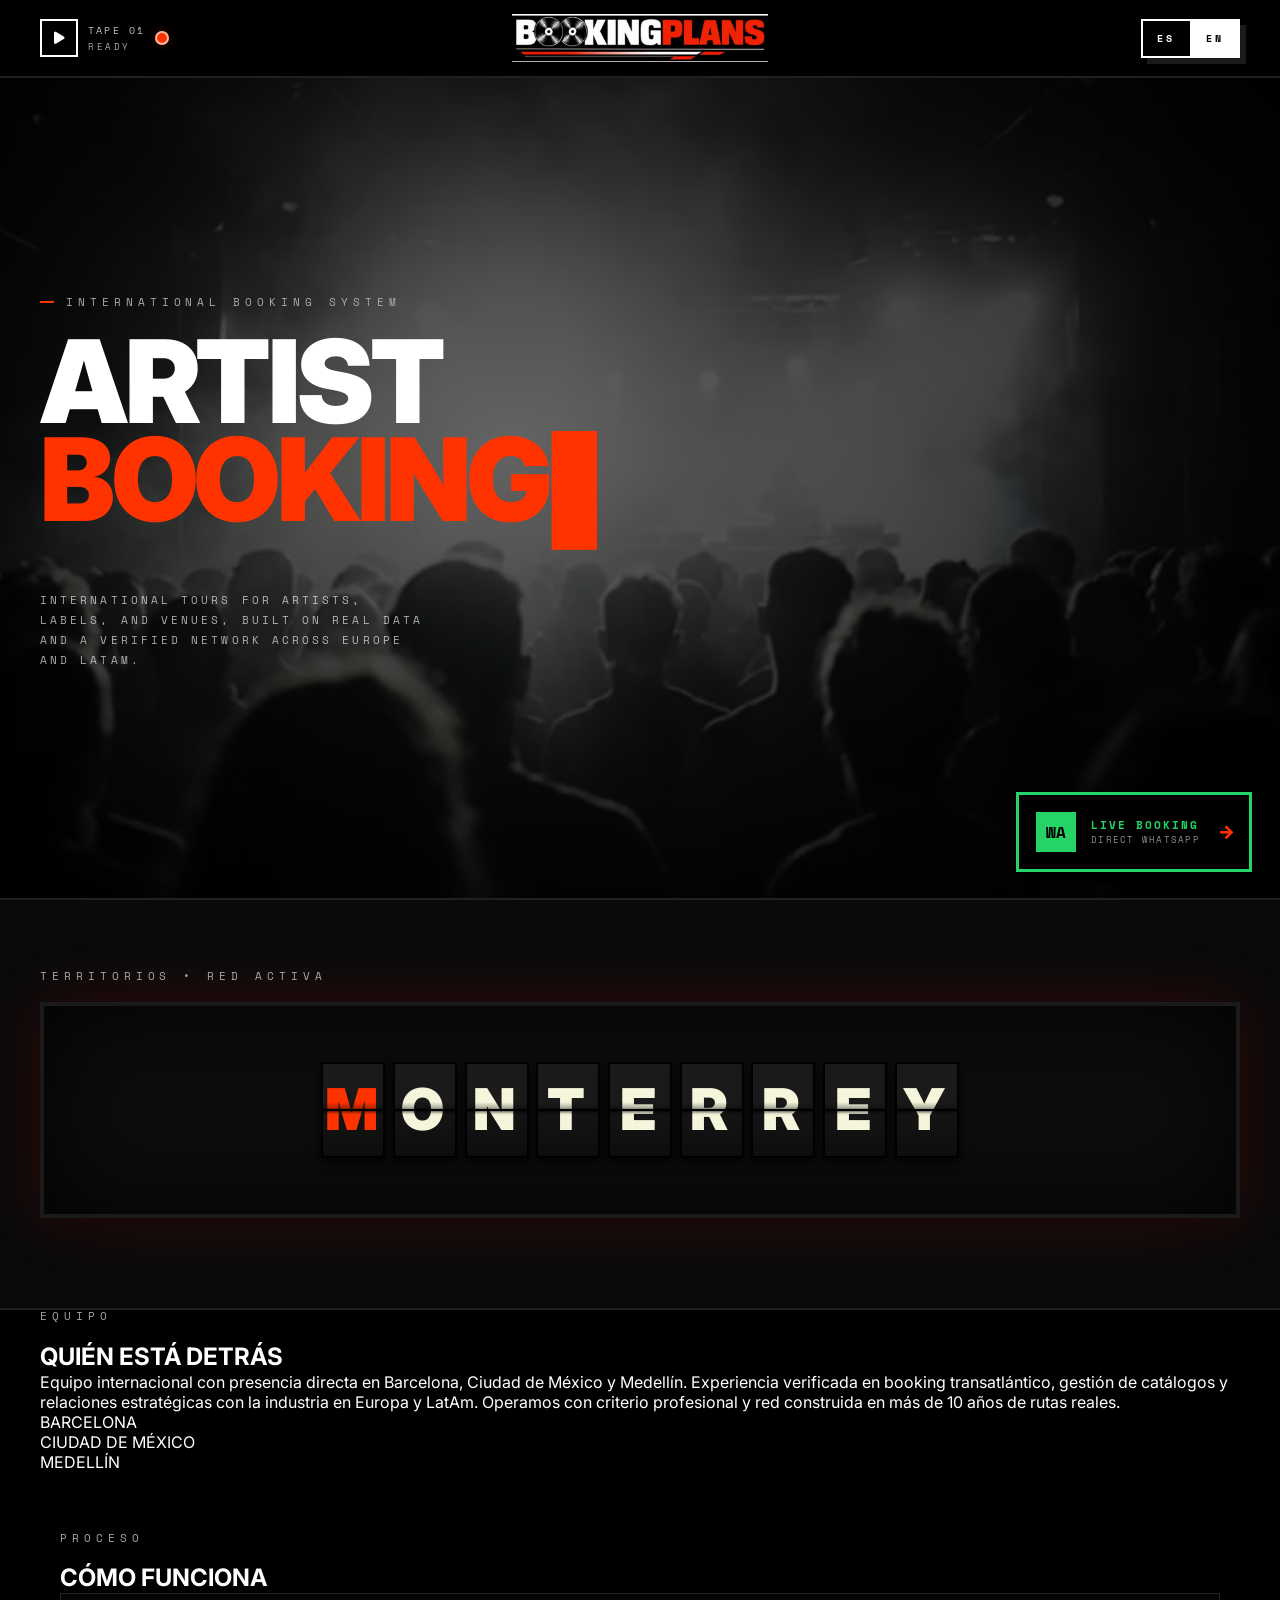
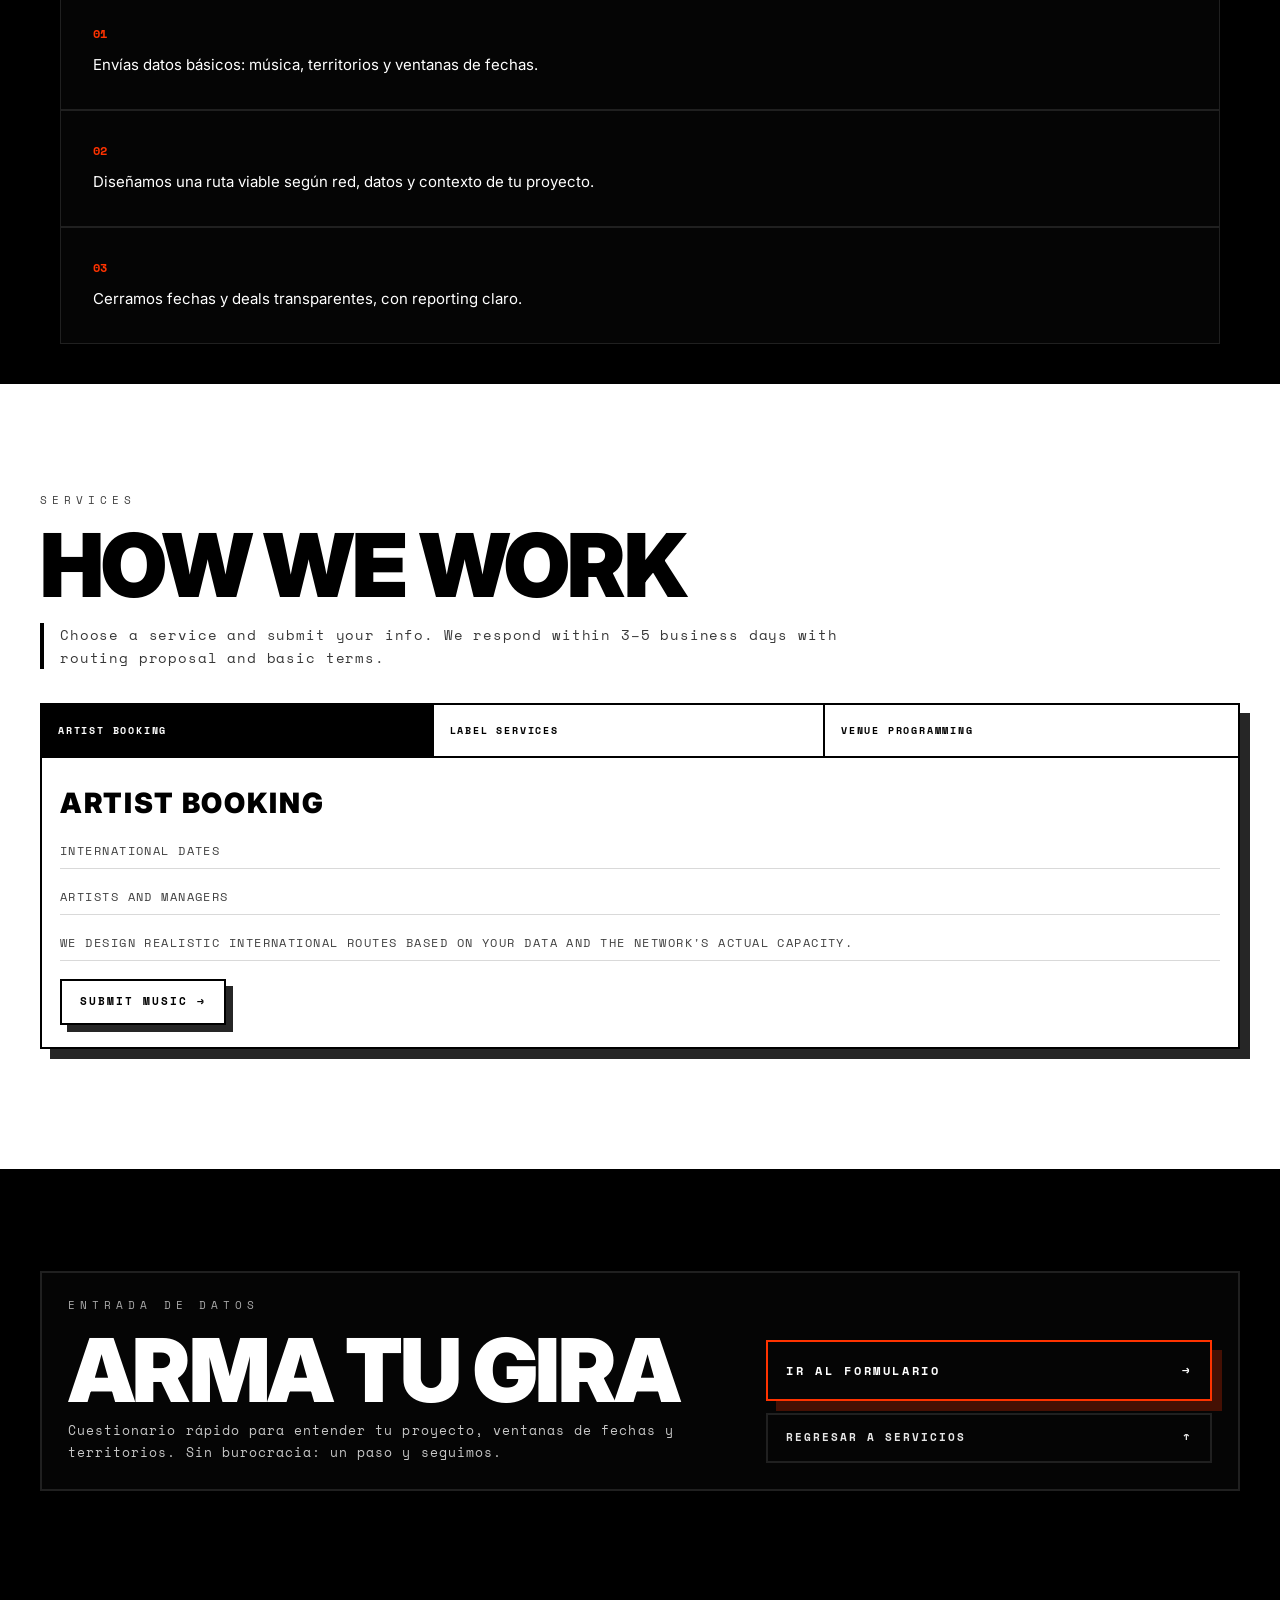
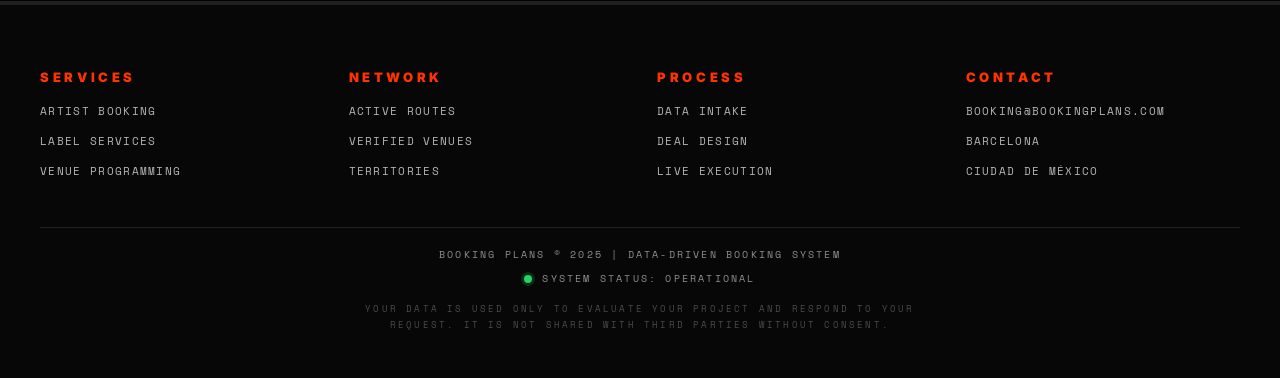
==== commit 70f0637f: "Update index.html" ====
--- a/index.html
+++ b/index.html
@@ -6,12 +6,22 @@
   <title>BOOKING PLANS | SISTEMA INTERNACIONAL DE BOOKING</title>
   <meta name="description" content="Sistema de booking analógica. Giras underground. Deals directos." />
       
-    <!-- Open Graph / Facebook -->
-    <meta property="og:type" content="website" />
-    <meta property="og:url" content="https://edumecar.github.io/Book/" />
-    <meta property="og:title" content="BOOKING PLANS | Sistema internacional de booking" />
-    <meta property="og:description" content="Booking internacional para artistas, sellos y salas. Rutas data-driven, red verificada y deals transparentes desde España, Colombia y México." />
-    <meta property="og:image" content="https://edumecar.github.io/Book/assets/og-booking-plans.png" />
+  <!-- Open Graph / Facebook -->
+  <meta property="og:type" content="website" />
+  <meta property="og:url" content="https://edumecar.github.io/Book/" />
+  <meta property="og:title" content="BOOKING PLANS | Sistema internacional de booking" />
+  <meta property="og:description" content="Booking internacional para artistas, sellos y salas. Rutas data-driven, red verificada y deals transparentes desde España, Colombia y México." />
+  <meta property="og:image" content="https://edumecar.github.io/Book/assets/og-booking-plans.png" />
+  <meta property="og:image:width" content="1200" />
+  <meta property="og:image:height" content="630" />
+  <meta property="og:image:type" content="image/png" />
+
+  <!-- Twitter Card -->
+  <meta name="twitter:card" content="summary_large_image" />
+  <meta name="twitter:url" content="https://edumecar.github.io/Book/" />
+  <meta name="twitter:title" content="BOOKING PLANS | Sistema internacional de booking" />
+  <meta name="twitter:description" content="Booking internacional para artistas, sellos y salas. Rutas data-driven, red verificada y deals transparentes." />
+  <meta name="twitter:image" content="https://edumecar.github.io/Book/assets/og-booking-plans.png" />
 
   <link rel="preconnect" href="https://fonts.googleapis.com">
   <link rel="preconnect" href="https://fonts.gstatic.com" crossorigin>
@@ -91,10 +101,51 @@
     <!-- TERRITORIES - SPLIT-FLAP -->
     <section class="territories" id="territories">
       <div class="wrap">
-        <div class="section-label" data-i18n="territories.live_label">TERRITORIOS • RED ACTIVA</div>
+        <div class="section-label" data-i18n="territories.label">TERRITORIOS • RED ACTIVA</div>
 
         <div class="splitflap-wrap" aria-label="Territories city board">
           <div class="splitflap-row" id="city-row"></div>
+        </div>
+      </div>
+    </section>
+
+    <!-- QUIÉN ESTÁ DETRÁS -->
+    <section class="about" id="about">
+      <div class="wrap">
+        <div class="section-label" data-i18n="about.label">EQUIPO</div>
+        <h2 class="about-title" data-i18n="about.title">QUIÉN ESTÁ DETRÁS</h2>
+        <p class="about-text" data-i18n="about.text">
+          Equipo internacional con presencia directa en Barcelona, Ciudad de México y Medellín. 
+          Experiencia verificada en booking transatlántico, gestión de catálogos y relaciones 
+          estratégicas con la industria en Europa y LatAm. Operamos con criterio profesional 
+          y red construida en más de 10 años de rutas reales.
+        </p>
+        <div class="about-locations">
+          <div class="location-badge">BARCELONA</div>
+          <div class="location-badge">CIUDAD DE MÉXICO</div>
+          <div class="location-badge">MEDELLÍN</div>
+        </div>
+      </div>
+    </section>
+
+    <!-- CÓMO FUNCIONA -->
+    <section class="how-it-works" id="how-it-works">
+      <div class="wrap">
+        <div class="section-label" data-i18n="how.label">PROCESO</div>
+        <h2 data-i18n="how.title">CÓMO FUNCIONA</h2>
+        <div class="how-steps">
+          <div class="step">
+            <div class="step-number">01</div>
+            <p data-i18n="how.step1">Envías datos básicos: música, territorios y ventanas de fechas.</p>
+          </div>
+          <div class="step">
+            <div class="step-number">02</div>
+            <p data-i18n="how.step2">Diseñamos una ruta viable según red, datos y contexto de tu proyecto.</p>
+          </div>
+          <div class="step">
+            <div class="step-number">03</div>
+            <p data-i18n="how.step3">Cerramos fechas y deals transparentes, con reporting claro.</p>
+          </div>
         </div>
       </div>
     </section>
@@ -127,7 +178,7 @@
               <li data-i18n="services.artist.point2">Artistas y Managers</li>
               <li data-i18n="services.artist.point3">Ruta por red + datos</li>
             </ul>
-            <a class="mini-cta" href="#submit-music" onclick="event.preventDefault(); window.openBookingModal('music');" data-i18n="services.artist.cta">ENVIAR MÚSICA →</a>
+            <a class="mini-cta" href="#book-tour" onclick="event.preventDefault(); window.openBookingModal('artist');" data-i18n="services.artist.cta">ENVIAR MÚSICA →</a>
           </div>
 
           <div class="tabpanel" role="tabpanel" id="panel-label" aria-labelledby="tab-label">
@@ -137,7 +188,7 @@
               <li data-i18n="services.label_service.point2">Sellos y Distribuidoras.</li>
               <li data-i18n="services.label_service.point3">Negocio diseñado con Red y Datos</li>
             </ul>
-            <a class="mini-cta" href="#request-package" onclick="event.preventDefault(); window.openBookingModal('package');" data-i18n="services.label_service.cta">SOLICITAR PAQUETE →</a>
+            <a class="mini-cta" href="#book-tour" onclick="event.preventDefault(); window.openBookingModal('label');" data-i18n="services.label_service.cta">SOLICITAR PAQUETE →</a>
           </div>
 
           <div class="tabpanel" role="tabpanel" id="panel-venue" aria-labelledby="tab-venue">
@@ -147,31 +198,10 @@
               <li data-i18n="services.venue.point2">Fechas listas para ruta: propuesta, hold y confirmación.</li>
               <li data-i18n="services.venue.point3">Local e Internacional.</li>
             </ul>
-            <a class="mini-cta" href="#submit-dates" onclick="event.preventDefault(); window.openBookingModal('dates');" data-i18n="services.venue.cta">ENVIAR FECHAS →</a>
-          </div>
-        </div>
-      </div>
-    </section>
-
-        <!-- CÓMO FUNCIONA -->
-    <section class="how-it-works" id="how-it-works">
-        <div class="wrap">
-            <h2 data-i18n="howItWorks.heading">CÓMO FUNCIONA</h2>
-            <div class="how-steps">
-                <div class="step">
-                    <div class="step-number">01</div>
-                    <p data-i18n="howItWorks.step1">Envías datos básicos: música, territorios y ventanas de fechas.</p>
-                </div>
-                <div class="step">
-                    <div class="step-number">02</div>
-                    <p data-i18n="howItWorks.step2">Diseñamos una ruta viable según red, datos y contexto de tu proyecto.</p>
-                </div>
-                <div class="step">
-                    <div class="step-number">03</div>
-                    <p data-i18n="howItWorks.step3">Cerramos fechas y deals transparentes, con reporting claro.</p>
-                </div>
-            </div>
-        </div>
+            <a class="mini-cta" href="#book-tour" onclick="event.preventDefault(); window.openBookingModal('venue');" data-i18n="services.venue.cta">ENVIAR FECHAS →</a>
+          </div>
+        </div>
+      </div>
     </section>
 
     <!-- BOOK A TOUR -->
@@ -179,17 +209,17 @@
       <div class="wrap">
         <div class="book-grid">
           <div>
-            <div class="section-label" data-i18n="book.section_label">ENTRADA DE DATOS</div>
+            <div class="section-label" data-i18n="book.label">ENTRADA DE DATOS</div>
             <h2 data-i18n="book.title">ARMA TU GIRA</h2>
-            <p data-i18n="book.lead">Cuestionario rápido para entender tu proyecto, ventanas de fechas y territorios. Sin burocracia: un paso y seguimos.</p>
+            <p data-i18n="book.text">Cuestionario rápido para entender tu proyecto, ventanas de fechas y territorios. Sin burocracia: un paso y seguimos.</p>
           </div>
 
           <div class="book-actions">
-            <a class="cta-primary" href="#book-a-tour" onclick="event.preventDefault(); window.openBookingModal('music');">
-              <span data-i18n="book.cta_continue">IR AL FORMULARIO</span> <span aria-hidden="true">→</span>
-            </a>
-            <a class="cta-secondary" href="#territories">
-              <span data-i18n="book.cta_back_territories">REGRESAR A TERRITORIOS</span> <span aria-hidden="true">↑</span>
+            <button class="cta-primary" onclick="window.openBookingModal();">
+              <span data-i18n="book.cta_main">IR AL FORMULARIO</span> <span aria-hidden="true">→</span>
+            </button>
+            <a class="cta-secondary" href="#services">
+              <span data-i18n="book.cta_back">REGRESAR A SERVICIOS</span> <span aria-hidden="true">↑</span>
             </a>
           </div>
         </div>
@@ -201,38 +231,38 @@
       <div class="wrap">
         <div class="footer-grid">
           <div class="f-col">
-            <h3 data-i18n="footer.services.title">SERVICIOS</h3>
+            <h3 data-i18n="footer.services_title">SERVICIOS</h3>
             <ul>
-              <li><a href="#services" data-i18n="footer.services.artist">Booking de Artistas</a></li>
-              <li><a href="#services" data-i18n="footer.services.label">Servicio para Industria</a></li>
-              <li><a href="#services" data-i18n="footer.services.venue">Programación en Salas</a></li>
+              <li><a href="#services" data-i18n="footer.services_artist">Booking de Artistas</a></li>
+              <li><a href="#services" data-i18n="footer.services_label">Servicio para Industria</a></li>
+              <li><a href="#services" data-i18n="footer.services_venue">Programación en Salas</a></li>
             </ul>
           </div>
 
           <div class="f-col">
-            <h3 data-i18n="footer.network.title">RED</h3>
+            <h3 data-i18n="footer.network_title">RED</h3>
             <ul>
-              <li><a href="#hero" data-i18n="footer.network.markets">Rutas Activas</a></li>
-              <li><a href="#hero" data-i18n="footer.network.venues">Salas Verificadas</a></li>
-              <li><a href="#territories" data-i18n="footer.network.territories">Territorios</a></li>
+              <li><a href="#territories" data-i18n="footer.network_routes">Rutas Activas</a></li>
+              <li><a href="#territories" data-i18n="footer.network_venues">Salas Verificadas</a></li>
+              <li><a href="#territories" data-i18n="footer.network_territories">Territorios</a></li>
             </ul>
           </div>
 
           <div class="f-col">
-            <h3 data-i18n="footer.process.title">PROCESO</h3>
+            <h3 data-i18n="footer.process_title">PROCESO</h3>
             <ul>
-              <li><a href="#services" data-i18n="footer.process.intake">Entrada de Datos</a></li>
-              <li><a href="#services" data-i18n="footer.process.routing">Diseño de Negocio</a></li>
-              <li><a href="#services" data-i18n="footer.process.deals">Ejecución en Directo</a></li>
+              <li><a href="#how-it-works" data-i18n="footer.process_data">Entrada de Datos</a></li>
+              <li><a href="#how-it-works" data-i18n="footer.process_design">Diseño de Negocio</a></li>
+              <li><a href="#how-it-works" data-i18n="footer.process_execution">Ejecución en Directo</a></li>
             </ul>
           </div>
 
           <div class="f-col">
-            <h3 data-i18n="footer.contact.title">CONTACTO</h3>
+            <h3 data-i18n="footer.contact_title">CONTACTO</h3>
             <ul>
               <li><a href="mailto:booking@bookingplans.com">booking@bookingplans.com</a></li>
-              <li><a href="#" data-i18n="footer.contact.barcelona">Barcelona</a></li>
-              <li><a href="#" data-i18n="footer.contact.mexico">Ciudad de México</a></li>
+              <li><a href="#about" data-i18n="footer.contact_barcelona">Barcelona</a></li>
+              <li><a href="#about" data-i18n="footer.contact_mexico">Ciudad de México</a></li>
             </ul>
           </div>
         </div>
@@ -244,22 +274,14 @@
           </div>
         </div>
 
-
-                <!-- ABOUT & PRIVACY -->
-        <div class="footer-about">
-            <div class="f-col">
-                <h3 data-i18n="footer.about_title">QUIÉN ESTÁ DETRÁS</h3>
-                <p data-i18n="footer.about_text">Equipo con base en España, Colombia y México, con experiencia en booking en Europa y LatAm.</p>
-            </div>
-        </div>
-        <div class="footer-privacy">
-            <p data-i18n="footer.privacy">Tus datos se usan solo para evaluar tu proyecto y responder a tu solicitud. No se comparten con terceros sin consentimiento.</p>
-        </div>
         <div class="footer-bottom">
           <div data-i18n="footer.copyright">BOOKING PLANS © 2025 | DATA-DRIVEN BOOKING SYSTEM</div>
           <div class="status" style="margin-top:6px;">
             <span class="dot" aria-hidden="true"></span>
             <span data-i18n="footer.status">SYSTEM STATUS: OPERATIONAL</span>
+          </div>
+          <div style="margin-top:12px; font-size:9px; opacity:0.5; max-width:600px; margin-left:auto; margin-right:auto;">
+            <span data-i18n="footer.privacy">Tus datos se usan solo para evaluar tu proyecto. No se comparten con terceros sin consentimiento.</span>
           </div>
         </div>
       </div>
@@ -286,147 +308,34 @@
     </a>
   </div>
 
-  <!-- MODALS OVERLAY SYSTEM -->
-  
-  <!-- MODAL 1: SUBMIT MUSIC (Artists) -->
-  <div class="modal-overlay" id="modal-submit-music">
+  <!-- MODAL UNIFICADO: BOOK A TOUR -->
+  <div class="modal-overlay" id="modal-book-tour">
     <div class="modal">
       <div class="modal-header">
-        <h2 class="modal-title" data-i18n="modal.music.title">ENVIAR MÚSICA</h2>
-                        <p class="modal-filter" data-i18n="modal.music.filter">Trabajamos principalmente con proyectos con al menos 10k oyentes mensuales o trayectoria equivalente en vivo.</p>
+        <h2 class="modal-title" data-i18n="modal.unified.title">BOOK A TOUR</h2>
         <button class="modal-close" aria-label="Close modal" type="button">
           <span aria-hidden="true">×</span>
         </button>
       </div>
-      <form class="modal-form" id="form-music">
+      
+      <div class="modal-privacy-banner">
+        <span data-i18n="modal.privacy_banner">🔒 Tus datos se usan solo para evaluar tu proyecto. No se comparten con terceros sin consentimiento.</span>
+      </div>
+
+      <form class="modal-form" id="form-unified">
+        <!-- SERVICE TYPE SELECTOR -->
         <div class="form-field">
-          <label for="music-artist" data-i18n="modal.music.artist">Nombre del Artista *</label>
-          <input type="text" id="music-artist" name="artist" required />
-        </div>
-
-        <div class="form-field">
-          <label for="music-genre" data-i18n="modal.music.genre">Género *</label>
-          <input type="text" id="music-genre" name="genre" required placeholder="Electronic, Rock, Hip-Hop..." />
-        </div>
-
-        <div class="form-field">
-          <label for="music-email" data-i18n="modal.music.email">Email *</label>
-          <input type="email" id="music-email" name="email" required />
-        </div>
-
-        <div class="form-field">
-          <label for="music-country" data-i18n="modal.music.country">País</label>
-          <input type="text" id="music-country" name="country" placeholder="Spain, Mexico, USA..." />
-        </div>
-
-        <div class="form-field">
-          <label for="music-links" data-i18n="modal.music.links">Links (Spotify, SoundCloud, Bandcamp)</label>
-          <input type="url" id="music-links" name="links" placeholder="https://open.spotify.com/artist/..." />
-        </div>
-
-        <div class="form-field">
-          <label for="music-message" data-i18n="modal.music.message">Mensaje</label>
-          <textarea id="music-message" name="message" rows="4" placeholder="Tour dates, territories of interest, tech requirements..."></textarea>
-        </div>
-
-        <button type="submit" class="submit-btn" data-i18n="modal.submit">
-          <span>ENVIAR</span> <span aria-hidden="true">→</span>
-        </button>
-      </form>
-    </div>
-  </div>
-
-  <!-- MODAL 2: REQUEST PACKAGE (Labels) -->
-  <div class="modal-overlay" id="modal-request-package">
-    <div class="modal">
-      <div class="modal-header">
-        <h2 class="modal-title" data-i18n="modal.package.title">SOLICITAR PAQUETE</h2>
-        <button class="modal-close" aria-label="Close modal" type="button">
-          <span aria-hidden="true">×</span>
-        </button>
-      </div>
-      <form class="modal-form" id="form-package">
-        <div class="form-field">
-          <label for="package-label" data-i18n="modal.package.label">Nombre del Sello *</label>
-          <input type="text" id="package-label" name="label" required />
-        </div>
-
-        <div class="form-field">
-          <label for="package-contact" data-i18n="modal.package.contact">Nombre de Contacto *</label>
-          <input type="text" id="package-contact" name="contact" required />
-        </div>
-
-        <div class="form-field">
-          <label for="package-email" data-i18n="modal.package.email">Email *</label>
-          <input type="email" id="package-email" name="email" required />
-        </div>
-
-        <div class="form-field">
-          <label for="package-roster" data-i18n="modal.package.roster">Roster de Artistas</label>
-          <input type="text" id="package-roster" name="roster" placeholder="Artist 1, Artist 2, Artist 3..." />
-        </div>
-
-        <div class="form-field">
-          <label for="package-territory" data-i18n="modal.package.territory">Territorio de Interés</label>
-          <input type="text" id="package-territory" name="territory" placeholder="Europe, Latin America, USA..." />
-        </div>
-
-        <div class="form-field">
-          <label for="package-message" data-i18n="modal.package.message">Mensaje</label>
-          <textarea id="package-message" name="message" rows="4" placeholder="Business objectives, investment range, timeline..."></textarea>
-        </div>
-
-        <button type="submit" class="submit-btn" data-i18n="modal.submit">
-          <span>ENVIAR</span> <span aria-hidden="true">→</span>
-        </button>
-      </form>
-    </div>
-  </div>
-
-  <!-- MODAL 3: SUBMIT DATES (Venues) -->
-  <div class="modal-overlay" id="modal-submit-dates">
-    <div class="modal">
-      <div class="modal-header">
-        <h2 class="modal-title" data-i18n="modal.dates.title">ENVIAR FECHAS</h2>
-        <button class="modal-close" aria-label="Close modal" type="button">
-          <span aria-hidden="true">×</span>
-        </button>
-      </div>
-      <form class="modal-form" id="form-dates">
-        <div class="form-field">
-          <label for="dates-venue" data-i18n="modal.dates.venue">Nombre del Venue *</label>
-          <input type="text" id="dates-venue" name="venue" required />
-        </div>
-
-        <div class="form-field">
-          <label for="dates-city" data-i18n="modal.dates.city">Ciudad *</label>
-          <input type="text" id="dates-city" name="city" required />
-        </div>
-
-        <div class="form-field">
-          <label for="dates-capacity" data-i18n="modal.dates.capacity">Capacidad *</label>
-          <input type="number" id="dates-capacity" name="capacity" required min="50" max="10000" placeholder="500" />
-        </div>
-
-        <div class="form-field">
-          <label for="dates-email" data-i18n="modal.dates.email">Email *</label>
-          <input type="email" id="dates-email" name="email" required />
-        </div>
-
-        <div class="form-field">
-          <label for="dates-available" data-i18n="modal.dates.available">Fechas Disponibles</label>
-          <input type="text" id="dates-available" name="available" placeholder="March 15-20, April 10-15..." />
-        </div>
-
-        <div class="form-field">
-          <label for="dates-genre" data-i18n="modal.dates.genre">Género / Escena</label>
-          <input type="text" id="dates-genre" name="genre" placeholder="Electronic, Underground, Live bands..." />
-        </div>
-
-        <div class="form-field">
-          <label for="dates-message" data-i18n="modal.dates.message">Mensaje</label>
-          <textarea id="dates-message" name="message" rows="4" placeholder="Technical requirements, production capabilities, previous bookings..."></textarea>
-        </div>
+          <label for="service-type" data-i18n="modal.unified.service_type">¿Qué servicio necesitas? *</label>
+          <select id="service-type" name="service_type" required>
+            <option value="">-- Selecciona --</option>
+            <option value="artist" data-i18n="modal.unified.opt_artist">Booking de Artista</option>
+            <option value="label" data-i18n="modal.unified.opt_label">Servicios para Industria</option>
+            <option value="venue" data-i18n="modal.unified.opt_venue">Programación de Sala</option>
+          </select>
+        </div>
+
+        <!-- DYNAMIC FIELDS CONTAINER -->
+        <div id="dynamic-fields"></div>
 
         <button type="submit" class="submit-btn" data-i18n="modal.submit">
           <span>ENVIAR</span> <span aria-hidden="true">→</span>
--- a/styles.css
+++ b/styles.css
@@ -1233,3 +1233,96 @@
     font-size: 18px;
   }
 }
+
+/* ====== HOW IT WORKS ====== */
+.how-it-works {
+  padding: 60px 20px 40px;
+  background: var(--black);
+}
+
+  font-size: 24px;  font-weight: 700;
+  letter-spacing: 0.1em;
+  margin-bottom: 60px;  text-align: center;
+  color: var(--white);
+}
+
+.how-steps {
+  display: grid;
+  grid-template-columns: repeat(auto-fit, minmax(280px, 1fr));
+  gap: 40px;  max-width: var(--max);
+  margin: 0 auto;
+}
+
+.step {
+  border: 1px solid var(--line);
+  padding: 32px;  background: rgba(255, 255, 255, 0.02);
+}
+
+.step-number {
+  font-family: var(--mono);
+  font-size: 12px;
+  color: var(--accent);
+  margin-bottom: 12px;
+  font-weight: 700;
+}
+
+.step p {
+  font-size: 15px;  line-height: 1.6;
+  color: var(--white);
+}
+
+/* ====== FOOTER ABOUT & PRIVACY ====== */
+.footer-about {
+  padding: 30px 0 20px;  border-top: 1px solid var(--line);
+  margin-top: 40px;
+}
+
+.footer-about h3 {
+  font-size: 13px;  font-weight: 700;
+  letter-spacing: 0.1em;
+  margin-bottom: 12px;
+}
+
+.footer-about p {
+  font-size: 14px;  line-height: 1.6;
+  opacity: 0.7;
+  max-width: 600px;
+}
+
+.footer-privacy {
+  padding: 16px 0;
+  border-top: 1px solid var(--line);
+  margin-top: 24px;
+}
+
+.footer-privacy p {
+  font-size: 11px;
+  line-height: 1.5;
+  opacity: 0.5;
+  text-align: center;
+  max-width: 800px;
+  margin: 0 auto;
+}
+
+/* ====== MODAL FILTER ====== */
+.modal-filter {
+  font-size: 12px;
+  line-height: 1.5;
+  padding: 16px;
+  background: rgba(255, 193, 0, 0.1);
+  border-left: 2px solid var(--accent);
+  margin-bottom: 24px;
+  opacity: 0.9;
+}
+
+/* ====== RESPONSIVE ====== */
+@media (max-width: 768px) {
+  .how-steps {
+    grid-template-columns: 1fr;
+  }
+  
+  .footer-about p,
+  .footer-privacy p {
+    padding: 0 20px;
+  }
+}
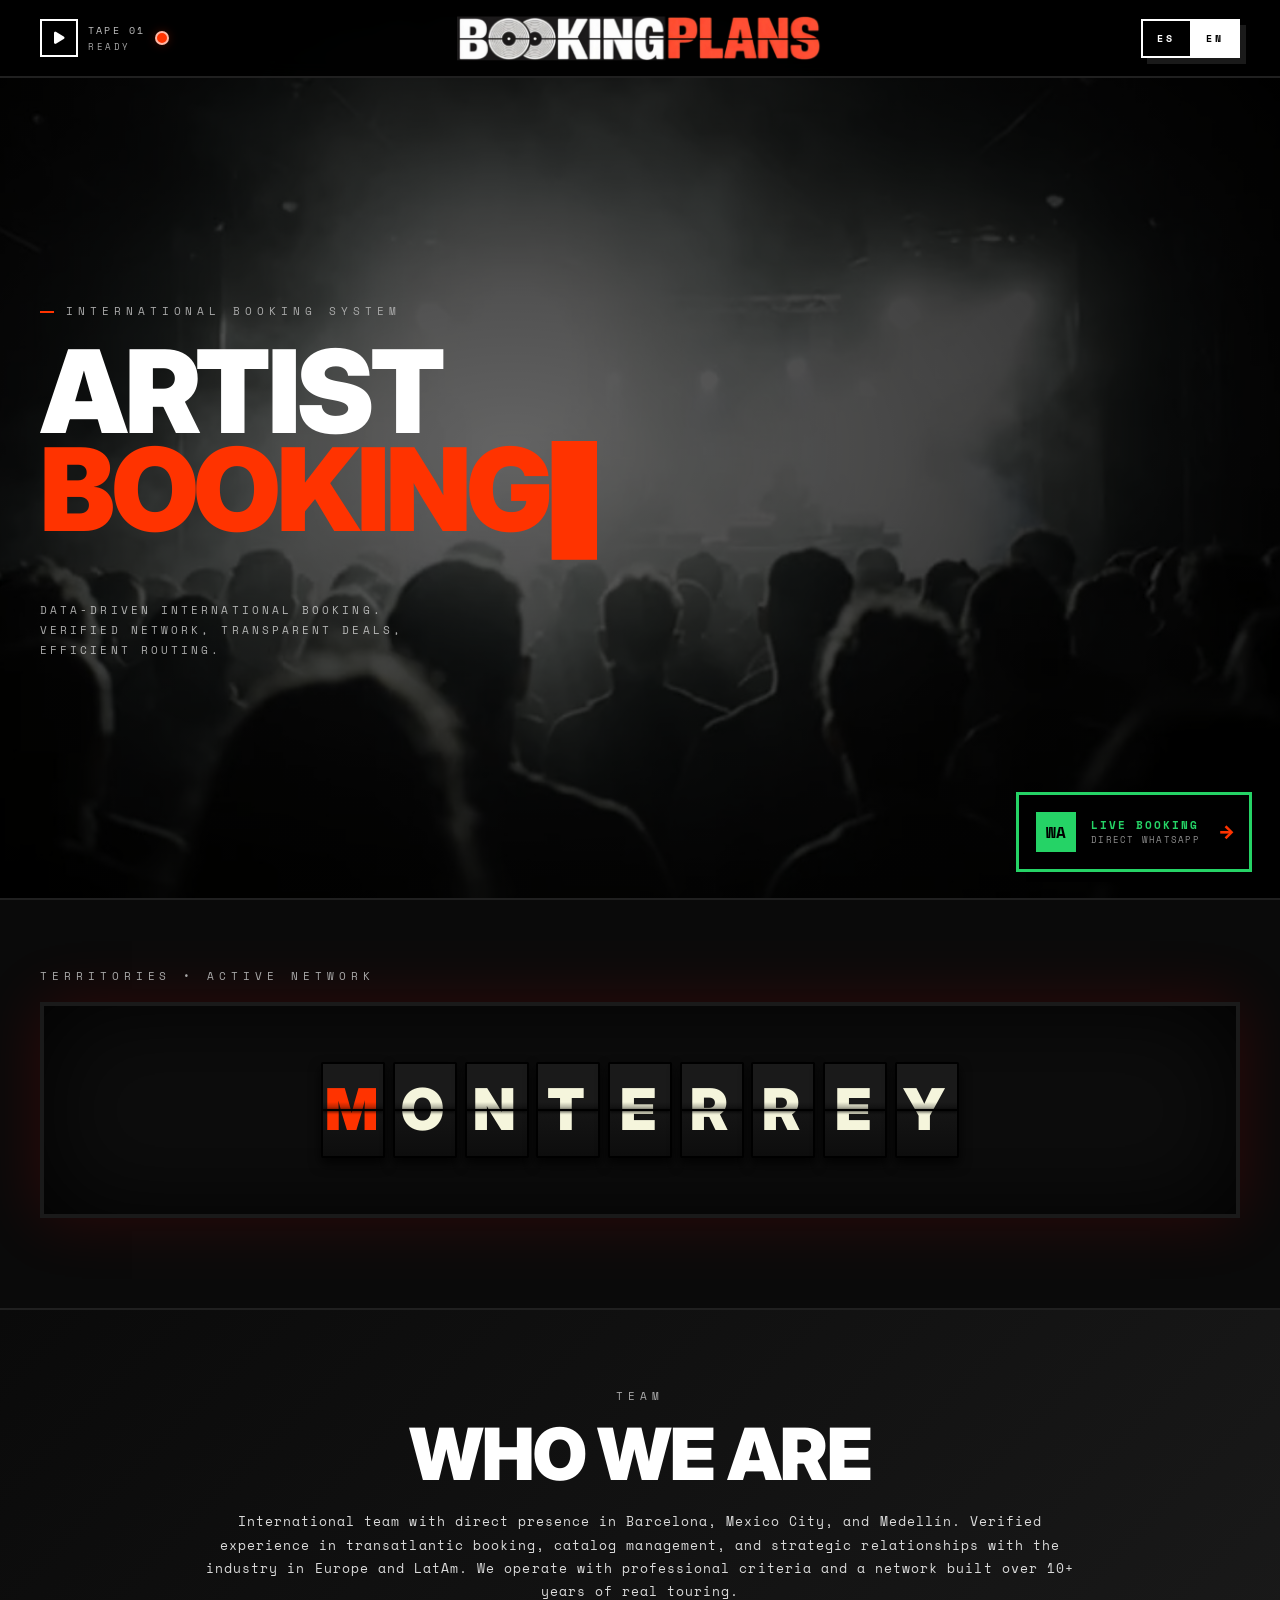
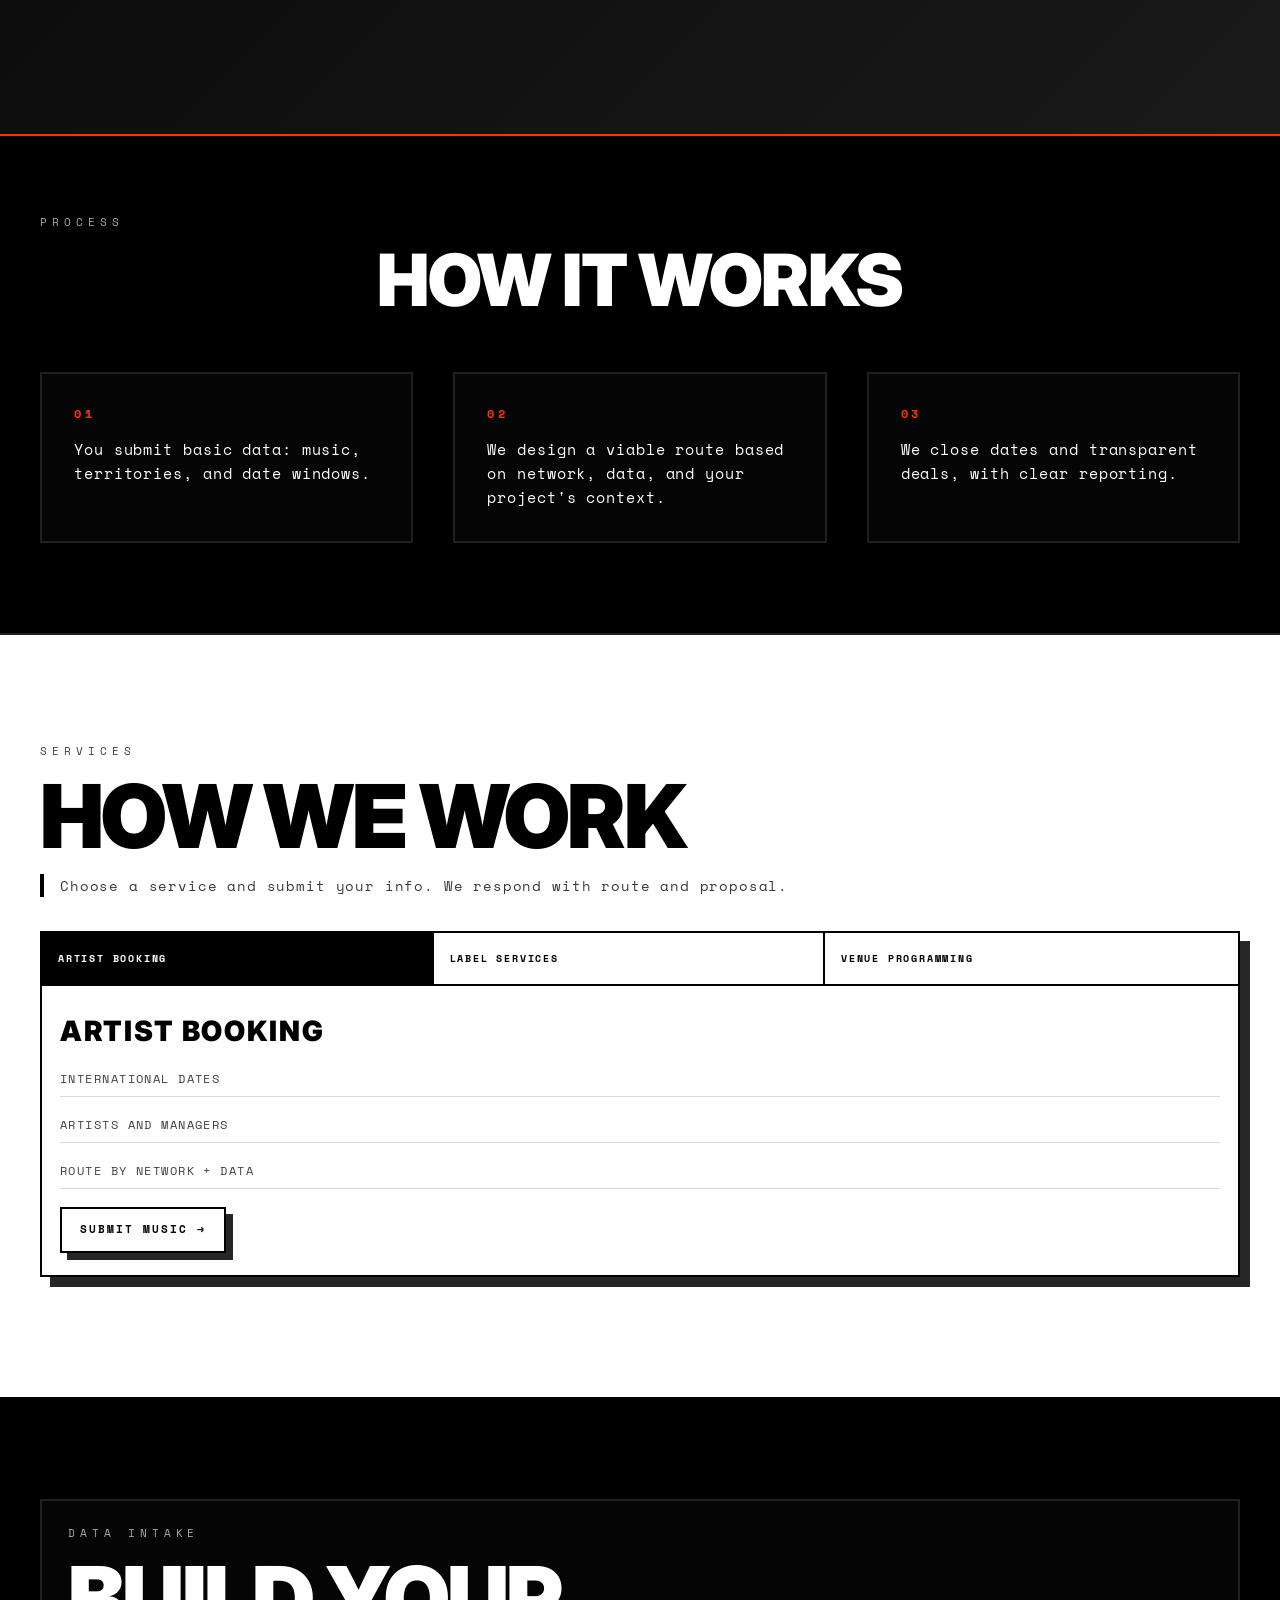
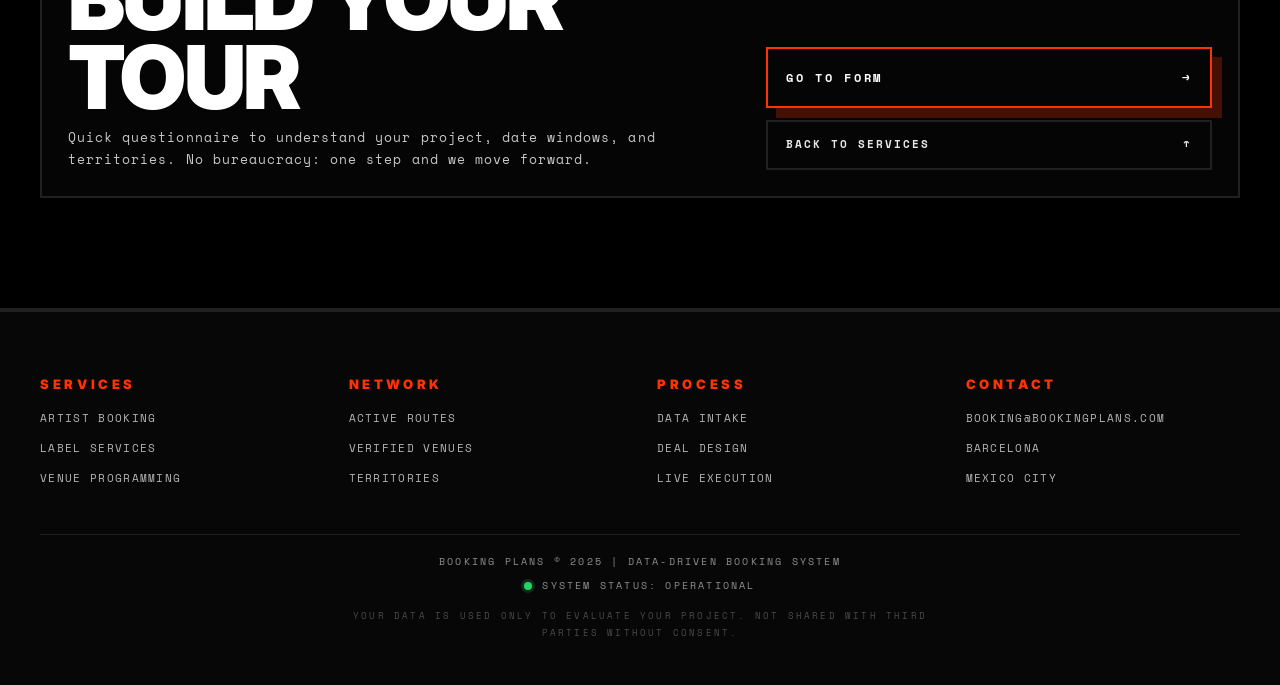
==== commit d60d1aa7: "Update index.html" ====
--- a/index.html
+++ b/index.html
@@ -116,14 +116,14 @@
         <h2 class="about-title" data-i18n="about.title">QUIÉN ESTÁ DETRÁS</h2>
         <p class="about-text" data-i18n="about.text">
           Equipo internacional con presencia directa en Barcelona, Ciudad de México y Medellín. 
-          Experiencia verificada en booking transatlántico, gestión de catálogos y relaciones 
-          estratégicas con la industria en Europa y LatAm. Operamos con criterio profesional 
-          y red construida en más de 10 años de rutas reales.
+          Experiencia verificada en Managment, Booking, Gestión de Catálogos y Relaciones 
+          Estratégicas con la Industria en Europa y LatAm. Operamos con criterio profesional 
+          y red construida en más de 10 años de trayectoria.
         </p>
-        <div class="about-locations">
+          <!--<div class="about-locations">
           <div class="location-badge">BARCELONA</div>
           <div class="location-badge">CIUDAD DE MÉXICO</div>
-          <div class="location-badge">MEDELLÍN</div>
+          <div class="location-badge">MEDELLÍN</div> -->
         </div>
       </div>
     </section>
--- a/styles.css
+++ b/styles.css
@@ -307,7 +307,6 @@
   50%{ opacity:0; }
 }
 
-/* HERO SUBTITLE: UPDATED - Más técnico, data-driven */
 .hero-sub{
   font-family: var(--mono);
   font-size: 11px;
@@ -319,7 +318,7 @@
   max-width: 56ch;
 }
 
-/* ===== SPLIT-FLAP RETRO (ESTILO TU IMAGEN) ===== */
+/* ===== SPLIT-FLAP RETRO ===== */
 .territories{
   padding:70px 0 90px;
   border-bottom:2px solid var(--line);
@@ -447,6 +446,119 @@
   background:transparent;
   border:none;
   box-shadow:none;
+}
+
+/* ===== ABOUT SECTION ===== */
+.about {
+  padding: 80px 0 90px;
+  background: linear-gradient(135deg, #0a0a0a 0%, #1a1a1a 100%);
+  border-bottom: 2px solid var(--accent);
+  text-align: center;
+}
+
+.about-title {
+  font-size: clamp(36px, 6vw, 72px);
+  font-weight: 900;
+  text-transform: uppercase;
+  letter-spacing: -0.02em;
+  line-height: 0.9;
+  margin-bottom: 24px;
+  color: var(--white);
+}
+
+.about-text {
+  max-width: 900px;
+  margin: 0 auto 40px;
+  font-family: var(--mono);
+  font-size: 13px;
+  letter-spacing: 0.08em;
+  line-height: 1.8;
+  color: rgba(255, 255, 255, 0.85);
+}
+
+.about-locations {
+  display: flex;
+  gap: 20px;
+  justify-content: center;
+  flex-wrap: wrap;
+  margin-top: 36px;
+}
+
+.location-badge {
+  font-family: var(--mono);
+  font-size: 10px;
+  font-weight: 900;
+  letter-spacing: 0.3em;
+  padding: 12px 20px;
+  border: 2px solid var(--white);
+  background: rgba(255, 255, 255, 0.05);
+  color: var(--white);
+  transition: all 0.3s ease;
+}
+
+.location-badge:hover {
+  background: var(--accent);
+  border-color: var(--accent);
+  color: var(--black);
+  transform: translateY(-2px);
+  box-shadow: 0 4px 12px var(--accent-shadow);
+}
+
+/* ===== HOW IT WORKS ===== */
+.how-it-works {
+  padding: 80px 0 90px;
+  background: var(--black);
+  border-bottom: 2px solid var(--line);
+}
+
+.how-it-works h2 {
+  font-size: clamp(36px, 6vw, 72px);
+  font-weight: 900;
+  text-transform: uppercase;
+  letter-spacing: -0.02em;
+  line-height: 0.9;
+  margin-bottom: 60px;
+  text-align: center;
+  color: var(--white);
+}
+
+.how-steps {
+  display: grid;
+  grid-template-columns: repeat(auto-fit, minmax(280px, 1fr));
+  gap: 40px;
+  max-width: var(--max);
+  margin: 0 auto;
+}
+
+.step {
+  border: 2px solid var(--line);
+  padding: 32px;
+  background: rgba(255, 255, 255, 0.02);
+  transition: all 0.3s ease;
+}
+
+.step:hover {
+  border-color: var(--accent);
+  background: rgba(255, 255, 255, 0.04);
+  transform: translateY(-4px);
+  box-shadow: 0 8px 24px var(--accent-shadow);
+}
+
+.step-number {
+  font-family: var(--mono);
+  font-size: 12px;
+  font-weight: 900;
+  color: var(--accent);
+  margin-bottom: 16px;
+  letter-spacing: 0.3em;
+}
+
+.step p {
+  font-size: 15px;
+  line-height: 1.6;
+  color: var(--white);
+  font-family: var(--mono);
+  letter-spacing: 0.06em;
 }
 
 /* SERVICES */
@@ -943,6 +1055,18 @@
   color: var(--accent);
 }
 
+.modal-privacy-banner {
+  background: rgba(255, 193, 0, 0.1);
+  border-left: 3px solid var(--accent);
+  padding: 12px 16px;
+  font-family: var(--mono);
+  font-size: 10px;
+  letter-spacing: 0.08em;
+  line-height: 1.5;
+  color: rgba(0, 0, 0, 0.85);
+  margin: 0;
+}
+
 .modal-form {
   padding: 24px;
   overflow-y: auto;
@@ -1189,6 +1313,21 @@
     bottom:16px;
   }
 
+  .about-locations {
+    flex-direction: column;
+    align-items: center;
+  }
+
+  .location-badge {
+    width: 100%;
+    max-width: 280px;
+    text-align: center;
+  }
+
+  .how-steps {
+    grid-template-columns: 1fr;
+  }
+
   /* Modal mobile */
   .modal-overlay {
     padding: 0;
@@ -1233,96 +1372,3 @@
     font-size: 18px;
   }
 }
-
-/* ====== HOW IT WORKS ====== */
-.how-it-works {
-  padding: 60px 20px 40px;
-  background: var(--black);
-}
-
-  font-size: 24px;  font-weight: 700;
-  letter-spacing: 0.1em;
-  margin-bottom: 60px;  text-align: center;
-  color: var(--white);
-}
-
-.how-steps {
-  display: grid;
-  grid-template-columns: repeat(auto-fit, minmax(280px, 1fr));
-  gap: 40px;  max-width: var(--max);
-  margin: 0 auto;
-}
-
-.step {
-  border: 1px solid var(--line);
-  padding: 32px;  background: rgba(255, 255, 255, 0.02);
-}
-
-.step-number {
-  font-family: var(--mono);
-  font-size: 12px;
-  color: var(--accent);
-  margin-bottom: 12px;
-  font-weight: 700;
-}
-
-.step p {
-  font-size: 15px;  line-height: 1.6;
-  color: var(--white);
-}
-
-/* ====== FOOTER ABOUT & PRIVACY ====== */
-.footer-about {
-  padding: 30px 0 20px;  border-top: 1px solid var(--line);
-  margin-top: 40px;
-}
-
-.footer-about h3 {
-  font-size: 13px;  font-weight: 700;
-  letter-spacing: 0.1em;
-  margin-bottom: 12px;
-}
-
-.footer-about p {
-  font-size: 14px;  line-height: 1.6;
-  opacity: 0.7;
-  max-width: 600px;
-}
-
-.footer-privacy {
-  padding: 16px 0;
-  border-top: 1px solid var(--line);
-  margin-top: 24px;
-}
-
-.footer-privacy p {
-  font-size: 11px;
-  line-height: 1.5;
-  opacity: 0.5;
-  text-align: center;
-  max-width: 800px;
-  margin: 0 auto;
-}
-
-/* ====== MODAL FILTER ====== */
-.modal-filter {
-  font-size: 12px;
-  line-height: 1.5;
-  padding: 16px;
-  background: rgba(255, 193, 0, 0.1);
-  border-left: 2px solid var(--accent);
-  margin-bottom: 24px;
-  opacity: 0.9;
-}
-
-/* ====== RESPONSIVE ====== */
-@media (max-width: 768px) {
-  .how-steps {
-    grid-template-columns: 1fr;
-  }
-  
-  .footer-about p,
-  .footer-privacy p {
-    padding: 0 20px;
-  }
-}
